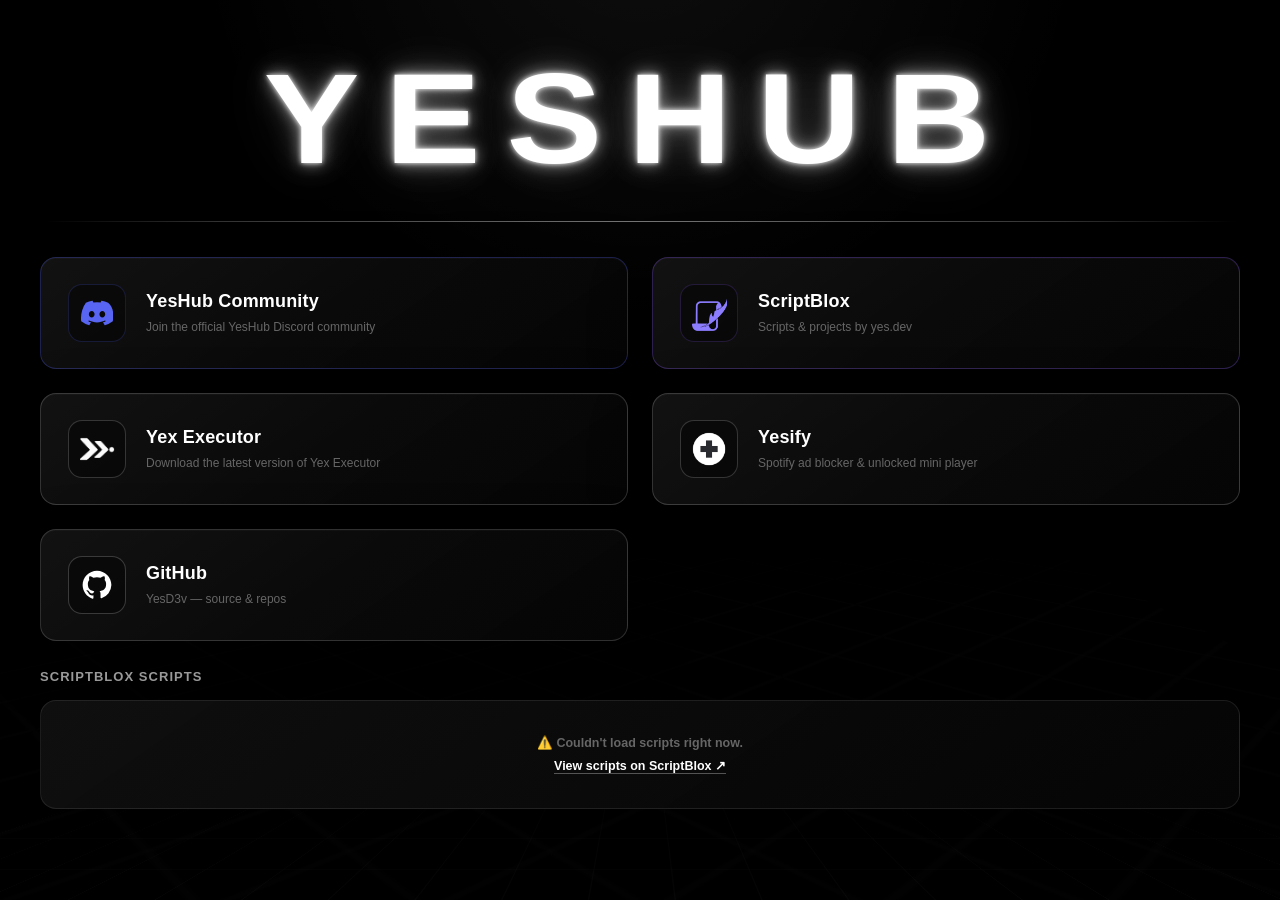
==== index.html @ b25652aa "Add /yesify download page, release zip, and YesHub card" ====
<!DOCTYPE html>
<html lang="en">
<head>
    <meta charset="UTF-8">
    <meta name="viewport" content="width=device-width, initial-scale=1.0">

    <title>YesHub</title>

    <link rel="icon" type="image/png" href="/assets/YesHub.png">
    <link rel="shortcut icon" type="image/png" href="/assets/YesHub.png">

    <!-- Discord / OG embed -->
    <meta property="og:type"         content="website">
    <meta property="og:url"          content="https://yesd3v.github.io">
    <meta property="og:title"        content="YesHub">
    <meta property="og:description"  content="Scripts, tools &amp; executors by yes.dev">
    <meta property="og:image"        content="https://yesd3v.github.io/assets/YesHub.png">
    <meta property="og:image:width"  content="512">
    <meta property="og:image:height" content="512">

    <!-- Twitter card -->
    <meta name="twitter:card"        content="summary">
    <meta name="twitter:title"       content="YesHub">
    <meta name="twitter:description" content="Scripts, tools &amp; executors by yes.dev">
    <meta name="twitter:image"       content="https://yesd3v.github.io/assets/YesHub.png">

    <meta name="description" content="Scripts, tools &amp; executors by yes.dev">

    <style>
        * {
            margin: 0;
            padding: 0;
            box-sizing: border-box;
        }

        :root {
            --discord: #5865F2;
            --scriptblox: #8b5cf6;
            --bg: #000;
            --panel: #080808;
            --border: rgba(255, 255, 255, 0.09);
        }

        html {
            width: 100%;
            scroll-behavior: smooth;
            overflow-y: scroll;
            scrollbar-width: none;
        }

        html::-webkit-scrollbar {
            display: none;
        }

        body {
            width: 100%;
            min-height: 100vh;
            background: #000;
            color: #fff;
            font-family: Arial, Helvetica, sans-serif;
            overflow-x: hidden;
        }

        body::before {
            content: "";
            position: fixed;
            inset: 0;
            z-index: -3;
            background:
                radial-gradient(
                    circle at 50% -10%,
                    rgba(255, 255, 255, 0.055),
                    transparent 38%
                ),
                #000;
        }

        body::after {
            content: "";
            position: fixed;
            inset: 0;
            z-index: -2;
            pointer-events: none;
            opacity: 0.38;
            background:
                linear-gradient(
                    135deg,
                    transparent 47%,
                    rgba(255,255,255,.025) 49%,
                    transparent 51%
                ),
                linear-gradient(
                    45deg,
                    transparent 47%,
                    rgba(255,255,255,.018) 49%,
                    transparent 51%
                );
            background-size: 130px 130px;
            transform: perspective(800px) rotateX(55deg) scale(1.7);
            transform-origin: center bottom;
        }

        .floor {
            position: fixed;
            left: -10%;
            right: -10%;
            bottom: -35%;
            height: 75%;
            z-index: -1;
            opacity: 0.34;
            pointer-events: none;
            transform: perspective(500px) rotateX(62deg);
            background:
                linear-gradient(rgba(255,255,255,.105) 1px, transparent 1px),
                linear-gradient(90deg, rgba(255,255,255,.105) 1px, transparent 1px);
            background-size: 80px 80px;
            mask-image: linear-gradient(to top, #000, transparent);
            -webkit-mask-image: linear-gradient(to top, #000, transparent);
        }

        #custom-scrollbar {
            position: fixed;
            right: 5px;
            top: 8px;
            width: 5px;
            height: calc(100% - 16px);
            z-index: 9999;
            pointer-events: none;
        }

        #custom-scrollbar-thumb {
            position: absolute;
            left: 0;
            right: 0;
            border-radius: 999px;
            background: rgba(255,255,255,.13);
            opacity: 0;
            transition: opacity .3s ease;
            min-height: 28px;
        }

        #custom-scrollbar.scrolling #custom-scrollbar-thumb {
            opacity: 1;
        }

        .container {
            width: min(1200px, calc(100% - 48px));
            min-height: 100vh;
            margin: auto;
            padding: 55px 0 60px;
        }

        .brand {
            text-align: center;
            user-select: none;
        }

        .brand h1 {
            display: inline-block;
            font-size: clamp(3.5rem, 10vw, 8rem);
            line-height: 1;
            font-weight: 900;
            letter-spacing: .18em;
            transform: scaleX(1.12);
            transform-origin: center;
            color: #fff;
            text-shadow:
                0 0 5px rgba(255,255,255,.95),
                0 0 14px rgba(255,255,255,.55),
                0 0 30px rgba(255,255,255,.28),
                0 0 60px rgba(255,255,255,.12);
        }

        .divider {
            width: 100%;
            height: 1px;
            margin-top: 38px;
            background: linear-gradient(
                90deg,
                transparent,
                rgba(255,255,255,.20) 15%,
                rgba(255,255,255,.45) 50%,
                rgba(255,255,255,.20) 85%,
                transparent
            );
            box-shadow: 0 0 15px rgba(255,255,255,.07);
        }

        /* ── Community Cards ─────────────────────────────────────── */

        .community-links {
            margin-top: 35px;
            display: grid;
            grid-template-columns: repeat(2, minmax(0, 1fr));
            gap: 24px;
        }

        .community-card {
            min-height: 112px;
            display: flex;
            align-items: center;
            gap: 20px;
            padding: 25px 27px;
            color: #fff;
            text-decoration: none;
            background:
                linear-gradient(
                    145deg,
                    rgba(255,255,255,.045),
                    rgba(255,255,255,.012) 50%,
                    rgba(0,0,0,.35)
                ),
                #070707;
            border-radius: 16px;
            box-shadow:
                inset 0 1px rgba(255,255,255,.025),
                0 20px 60px rgba(0,0,0,.4);
            transition:
                border-color .25s ease,
                transform .25s ease,
                box-shadow .25s ease,
                background .25s ease;
        }

        .community-card:hover {
            transform: translateY(-3px);
        }

        .community-card.discord-card {
            border: 1px solid rgba(88, 101, 242, .30);
        }

        .community-card.discord-card:hover {
            border-color: rgba(88, 101, 242, .65);
            background:
                linear-gradient(
                    145deg,
                    rgba(88,101,242,.075),
                    rgba(255,255,255,.012) 50%,
                    rgba(0,0,0,.35)
                ),
                #070707;
            box-shadow:
                inset 0 1px rgba(255,255,255,.035),
                0 0 20px rgba(88,101,242,.10),
                0 25px 70px rgba(0,0,0,.5);
        }

        .community-card.scriptblox-card {
            border: 1px solid rgba(139, 92, 246, .30);
        }

        .community-card.scriptblox-card:hover {
            border-color: rgba(139, 92, 246, .65);
            background:
                linear-gradient(
                    145deg,
                    rgba(139,92,246,.075),
                    rgba(255,255,255,.012) 50%,
                    rgba(0,0,0,.35)
                ),
                #070707;
            box-shadow:
                inset 0 1px rgba(255,255,255,.035),
                0 0 20px rgba(139,92,246,.10),
                0 25px 70px rgba(0,0,0,.5);
        }

        .community-card.github-card {
            border: 1px solid rgba(255, 255, 255, .16);
        }

        .community-card.github-card:hover {
            border-color: rgba(255, 255, 255, .35);
            background:
                linear-gradient(
                    145deg,
                    rgba(255,255,255,.075),
                    rgba(255,255,255,.012) 50%,
                    rgba(0,0,0,.35)
                ),
                #070707;
            box-shadow:
                inset 0 1px rgba(255,255,255,.035),
                0 0 20px rgba(255,255,255,.09),
                0 25px 70px rgba(0,0,0,.5);
        }

        /* Yex & Yesify cards — white accent to match clean branding */
        .community-card.yex-card,
        .community-card.yesify-card {
            border: 1px solid rgba(255, 255, 255, .18);
        }

        .community-card.yex-card:hover,
        .community-card.yesify-card:hover {
            border-color: rgba(255, 255, 255, .42);
            background:
                linear-gradient(
                    145deg,
                    rgba(255,255,255,.08),
                    rgba(255,255,255,.012) 50%,
                    rgba(0,0,0,.35)
                ),
                #070707;
            box-shadow:
                inset 0 1px rgba(255,255,255,.05),
                0 0 22px rgba(255,255,255,.08),
                0 25px 70px rgba(0,0,0,.5);
        }

        .community-icon {
            flex-shrink: 0;
            width: 58px;
            height: 58px;
            display: flex;
            align-items: center;
            justify-content: center;
            border-radius: 14px;
            background: rgba(0,0,0,.38);
        }

        .discord-card .community-icon {
            color: var(--discord);
            border: 1px solid rgba(88,101,242,.20);
        }

        .discord-card .community-icon svg {
            width: 32px;
            height: 32px;
            fill: currentColor;
        }

        .scriptblox-card .community-icon {
            border: 1px solid rgba(139,92,246,.20);
        }

        .scriptblox-card .community-icon img {
            width: 35px;
            height: 35px;
            object-fit: contain;
        }

        .github-card .community-icon {
            border: 1px solid rgba(255,255,255,.20);
        }

        .github-card .community-icon svg {
            width: 30px;
            height: 30px;
            fill: #fff;
        }

        .yex-card .community-icon,
        .yesify-card .community-icon {
            border: 1px solid rgba(255,255,255,.18);
        }

        .yex-card .community-icon img,
        .yesify-card .community-icon img {
            width: 36px;
            height: 36px;
            object-fit: contain;
        }

        .community-info {
            display: flex;
            flex-direction: column;
            gap: 6px;
            min-width: 0;
        }

        .community-title {
            font-size: 18px;
            font-weight: 800;
            letter-spacing: .01em;
        }

        .community-subtitle {
            color: #666;
            font-size: 12px;
            line-height: 1.5;
        }

        /* ── Action row (GitHub only now) ────────────────────────── */

        .action-links {
            margin-top: 28px;
            display: grid;
            grid-template-columns: minmax(0, 1fr);
            gap: 24px;
            align-items: stretch;
        }

        /* ── ScriptBlox Scripts ───────────────────────────────────── */

        .scriptblox-scripts {
            margin-top: 28px;
        }

        .section-header {
            display: flex;
            align-items: center;
            margin-bottom: 16px;
        }

        .section-title {
            font-size: 13px;
            font-weight: 800;
            letter-spacing: .08em;
            text-transform: uppercase;
            color: #999;
        }

        .scripts-grid {
            display: grid;
            grid-template-columns: repeat(3, minmax(0, 1fr));
            gap: 20px;
        }

        .scripts-status {
            grid-column: 1 / -1;
            display: flex;
            flex-direction: column;
            align-items: center;
            gap: 8px;
            padding: 34px 20px;
            text-align: center;
            color: #666;
            font-size: 12.5px;
            font-weight: 600;
            background:
                linear-gradient(145deg, rgba(255,255,255,.03), rgba(0,0,0,.35)),
                #070707;
            border: 1px solid var(--border);
            border-radius: 16px;
        }

        .scripts-status a {
            color: #fff;
            font-weight: 700;
            text-decoration: none;
            border-bottom: 1px solid rgba(255,255,255,.3);
        }

        .scripts-status a:hover {
            border-color: rgba(255,255,255,.7);
        }

        .script-card {
            display: flex;
            flex-direction: column;
            overflow: hidden;
            color: #fff;
            text-decoration: none;
            background:
                linear-gradient(
                    145deg,
                    rgba(255,255,255,.035),
                    rgba(255,255,255,.008) 45%,
                    rgba(0,0,0,.4)
                ),
                #070707;
            border: 1px solid var(--border);
            border-radius: 16px;
            box-shadow:
                inset 0 1px rgba(255,255,255,.025),
                0 20px 60px rgba(0,0,0,.35);
            transition:
                border-color .25s ease,
                transform .25s ease,
                box-shadow .25s ease;
        }

        .script-card:hover {
            transform: translateY(-3px);
            border-color: rgba(139,92,246,.5);
            box-shadow:
                inset 0 1px rgba(255,255,255,.04),
                0 0 20px rgba(139,92,246,.12),
                0 25px 70px rgba(0,0,0,.5);
        }

        .script-thumb {
            position: relative;
            width: 100%;
            aspect-ratio: 16 / 9;
            background: linear-gradient(145deg, #0c0c0c, #060606);
            border-bottom: 1px solid rgba(255,255,255,.06);
            overflow: hidden;
        }

        .script-thumb img {
            width: 100%;
            height: 100%;
            object-fit: cover;
            display: block;
        }

        .script-body {
            padding: 16px 18px 18px;
            display: flex;
            flex-direction: column;
            gap: 6px;
        }

        .script-title {
            font-size: 14px;
            font-weight: 800;
            letter-spacing: .01em;
            line-height: 1.35;
            overflow: hidden;
            text-overflow: ellipsis;
            display: -webkit-box;
            -webkit-line-clamp: 2;
            -webkit-box-orient: vertical;
        }

        .script-game {
            color: #888;
            font-size: 11.5px;
            font-weight: 600;
        }

        .script-stats {
            display: flex;
            align-items: center;
            gap: 12px;
            margin-top: 2px;
            color: #666;
            font-size: 11px;
            font-weight: 600;
        }

        .script-badges {
            display: flex;
            flex-wrap: wrap;
            gap: 6px;
            margin-top: 4px;
        }

        .script-badge {
            padding: 3px 8px;
            border-radius: 999px;
            background: rgba(139,92,246,.12);
            border: 1px solid rgba(139,92,246,.30);
            color: #c4b5fd;
            font-size: 10px;
            font-weight: 700;
            letter-spacing: .02em;
        }

        .script-badge.patched {
            background: rgba(239,68,68,.12);
            border-color: rgba(239,68,68,.35);
            color: #fca5a5;
        }

        /* ── Mobile ───────────────────────────────────────────────── */

        @media (max-width: 800px) {
            #custom-scrollbar { display: none; }

            .community-links {
                grid-template-columns: 1fr;
            }

            .action-links {
                grid-template-columns: 1fr;
            }

            .scripts-grid {
                grid-template-columns: repeat(2, minmax(0, 1fr));
            }
        }

        @media (max-width: 600px) {
            .container {
                width: calc(100% - 28px);
                padding-top: 35px;
            }

            .brand h1 {
                letter-spacing: .1em;
                transform: scaleX(1.05);
            }

            .divider { margin-top: 25px; }

            .community-links {
                margin-top: 28px;
                gap: 16px;
            }

            .community-card {
                min-height: 0;
                padding: 18px;
                gap: 14px;
            }

            .community-icon {
                width: 48px;
                height: 48px;
                border-radius: 12px;
            }

            .discord-card .community-icon svg { width: 26px; height: 26px; }
            .scriptblox-card .community-icon img { width: 29px; height: 29px; }
            .github-card .community-icon svg { width: 24px; height: 24px; }
            .yex-card .community-icon img,
            .yesify-card .community-icon img { width: 30px; height: 30px; }

            .community-title { font-size: 15px; }
            .community-subtitle { font-size: 11px; }

            .action-links {
                margin-top: 22px;
                gap: 16px;
            }

            .scriptblox-scripts { margin-top: 22px; }

            .scripts-grid {
                grid-template-columns: 1fr;
                gap: 16px;
            }

            .script-card {
                flex-direction: row;
                align-items: stretch;
            }

            .script-thumb {
                width: 110px;
                min-width: 110px;
                aspect-ratio: unset;
                border-bottom: none;
                border-right: 1px solid rgba(255,255,255,.06);
            }

            .script-body {
                padding: 12px 14px;
                gap: 4px;
            }

            .script-title {
                font-size: 13px;
                -webkit-line-clamp: 3;
            }
        }

        @media (max-width: 380px) {
            .script-thumb {
                width: 90px;
                min-width: 90px;
            }
        }
    </style>
</head>

<body>

    <div id="custom-scrollbar">
        <div id="custom-scrollbar-thumb"></div>
    </div>

    <div class="floor"></div>

    <main class="container">

        <header class="brand">
            <h1>YESHUB</h1>
        </header>

        <div class="divider"></div>

        <!-- Community + Yex row -->

        <section class="community-links">

            <!-- Discord -->
            <a
                class="community-card discord-card"
                href="https://discord.gg/P2DFbPX3Qh"
                target="_blank"
                rel="noopener noreferrer"
            >
                <div class="community-icon">
                    <svg viewBox="0 0 24 24">
                        <path d="M20.317 4.37a19.791 19.791 0 0 0-4.885-1.515.074.074 0 0 0-.079.037c-.211.375-.444.864-.608 1.25a18.27 18.27 0 0 0-5.487 0 12.64 12.64 0 0 0-.617-1.25.077.077 0 0 0-.079-.037A19.736 19.736 0 0 0 3.677 4.37a.07.07 0 0 0-.032.027C.533 9.046-.32 13.58.099 18.057a.082.082 0 0 0 .031.057 19.95 19.95 0 0 0 5.993 3.03.078.078 0 0 0 .084-.027c.461-.63.873-1.295 1.226-1.994a.076.076 0 0 0-.041-.106 13.17 13.17 0 0 1-1.872-.892.077.077 0 0 1-.008-.128c.126-.094.252-.192.372-.291a.074.074 0 0 1 .077-.01c3.928 1.794 8.18 1.794 12.061 0a.074.074 0 0 1 .078.009c.12.099.246.198.373.292a.077.077 0 0 1-.006.127c-.598.345-1.22.64-1.873.893a.077.077 0 0 0-.04.107c.36.698.771 1.362 1.225 1.993a.076.076 0 0 0 .084.028 19.91 19.91 0 0 0 6.002-3.03.077.077 0 0 0 .032-.054c.5-5.177.838-9.674-3.549-13.66a.061.061 0 0 0-.032-.029ZM8.02 15.33c-1.183 0-2.157-1.086-2.157-2.419 0-1.333.956-2.42 2.157-2.42 1.21 0 2.166 1.097 2.157 2.42 0 1.333-.956 2.419-2.157 2.419Zm7.974 0c-1.183 0-2.157-1.086-2.157-2.419 0-1.333.956-2.42 2.157-2.42 1.21 0 2.166 1.097 2.157 2.42 0 1.333-.956 2.419-2.157 2.419Z"/>
                    </svg>
                </div>
                <div class="community-info">
                    <div class="community-title">YesHub Community</div>
                    <div class="community-subtitle">Join the official YesHub Discord community</div>
                </div>
            </a>

            <!-- ScriptBlox -->
            <a
                class="community-card scriptblox-card"
                href="https://scriptblox.com/u/YesDev"
                target="_blank"
                rel="noopener noreferrer"
            >
                <div class="community-icon">
                    <img src="./assets/ScriptBlox.png" alt="ScriptBlox">
                </div>
                <div class="community-info">
                    <div class="community-title">ScriptBlox</div>
                    <div class="community-subtitle">Scripts &amp; projects by yes.dev</div>
                </div>
            </a>

            <!-- Yex Executor -->
            <a
                class="community-card yex-card"
                href="/yex"
            >
                <div class="community-icon">
                    <img src="./assets/Yex.png" alt="Yex Executor">
                </div>
                <div class="community-info">
                    <div class="community-title">Yex Executor</div>
                    <div class="community-subtitle">Download the latest version of Yex Executor</div>
                </div>
            </a>

            <!-- Yesify Extension -->
            <a
                class="community-card yesify-card"
                href="/yesify"
            >
                <div class="community-icon">
                    <img src="./assets/Yesify.png" alt="Yesify">
                </div>
                <div class="community-info">
                    <div class="community-title">Yesify</div>
                    <div class="community-subtitle">Spotify ad blocker &amp; unlocked mini player</div>
                </div>
            </a>

            <!-- GitHub -->
            <a
                class="community-card github-card"
                href="https://github.com/yesd3v"
                target="_blank"
                rel="noopener noreferrer"
            >
                <div class="community-icon">
                    <svg viewBox="0 0 24 24">
                        <path d="M12 .5C5.65.5.5 5.65.5 12c0 5.08 3.29 9.39 7.86 10.91.57.1.78-.25.78-.55v-2.16c-3.2.7-3.87-1.54-3.87-1.54-.52-1.33-1.28-1.69-1.28-1.69-1.04-.71.08-.7.08-.7 1.15.08 1.76 1.18 1.76 1.18 1.02 1.75 2.68 1.25 3.34.95.1-.74.4-1.25.73-1.54-2.55-.29-5.23-1.28-5.23-5.69 0-1.26.45-2.29 1.18-3.1-.12-.29-.51-1.47.11-3.06 0 0 .96-.31 3.15 1.18a10.9 10.9 0 0 1 5.74 0c2.19-1.49 3.15-1.18 3.15-1.18.62 1.59.23 2.77.11 3.06.73.81 1.18 1.84 1.18 3.1 0 4.42-2.69 5.39-5.25 5.68.41.35.78 1.04.78 2.1v3.11c0 .3.21.66.79.55A11.51 11.51 0 0 0 23.5 12C23.5 5.65 18.35.5 12 .5z"/>
                    </svg>
                </div>
                <div class="community-info">
                    <div class="community-title">GitHub</div>
                    <div class="community-subtitle">YesD3v — source &amp; repos</div>
                </div>
            </a>

        </section>

        <!-- ScriptBlox Scripts -->

        <section class="scriptblox-scripts">

            <div class="section-header">
                <div class="section-title">ScriptBlox Scripts</div>
            </div>

            <div class="scripts-grid" id="scriptsGrid">
                <div class="scripts-status" id="scriptsStatus">Loading scripts…</div>
            </div>

        </section>

    </main>

    <script>
        // ── Custom scrollbar ────────────────────────────────────────
        (function () {
            var bar   = document.getElementById("custom-scrollbar");
            var thumb = document.getElementById("custom-scrollbar-thumb");
            var scrollingTimer = null;

            function updateThumb() {
                var scrollTop    = window.scrollY || document.documentElement.scrollTop;
                var scrollHeight = document.documentElement.scrollHeight;
                var clientHeight = document.documentElement.clientHeight;
                var trackHeight  = bar.offsetHeight;

                if (scrollHeight <= clientHeight) {
                    bar.style.display = "none";
                    return;
                }

                bar.style.display = "";

                var thumbHeight = Math.max(28, (clientHeight / scrollHeight) * trackHeight);
                var maxTop      = trackHeight - thumbHeight;
                var thumbTop    = (scrollTop / (scrollHeight - clientHeight)) * maxTop;

                thumb.style.height = thumbHeight + "px";
                thumb.style.top    = thumbTop + "px";
            }

            window.addEventListener("scroll", function () {
                updateThumb();
                bar.classList.add("scrolling");
                clearTimeout(scrollingTimer);
                scrollingTimer = setTimeout(function () {
                    bar.classList.remove("scrolling");
                }, 600);
            }, { passive: true });

            window.addEventListener("resize", updateThumb, { passive: true });
            updateThumb();
        })();

        // ── ScriptBlox scripts ──────────────────────────────────────

        const SCRIPTBLOX_OWNER = "YesDev";
        const SCRIPTBLOX_PROFILE_URL = "https://scriptblox.com/u/YesDev";
        const SCRIPTBLOX_API_URL =
            "https://scriptblox.com/api/script/fetch?owner=" +
            encodeURIComponent(SCRIPTBLOX_OWNER) +
            "&max=20&sortBy=createdAt&order=desc";

        function formatCompactNumber(n) {
            if (typeof n !== "number" || isNaN(n)) return "0";
            return new Intl.NumberFormat("en", { notation: "compact", maximumFractionDigits: 1 }).format(n);
        }

        function timeAgo(dateStr) {
            const date = new Date(dateStr);
            if (isNaN(date.getTime())) return "";
            const seconds = Math.floor((Date.now() - date.getTime()) / 1000);
            const units = [
                ["year", 31536000], ["month", 2592000], ["week", 604800],
                ["day", 86400], ["hour", 3600], ["minute", 60],
            ];
            for (const [name, secs] of units) {
                const count = Math.floor(seconds / secs);
                if (count >= 1) return count + " " + name + (count > 1 ? "s" : "") + " ago";
            }
            return "just now";
        }

        function resolveImage(path, fallback) {
            const src = path || fallback;
            if (!src) return "";
            if (/^https?:\/\//i.test(src)) return src;
            return "https://scriptblox.com" + (src.startsWith("/") ? "" : "/") + src;
        }

        function escapeHTML(str) {
            const div = document.createElement("div");
            div.textContent = str == null ? "" : String(str);
            return div.innerHTML;
        }

        function renderScriptCard(script) {
            const title    = escapeHTML(script.title || "Untitled script");
            const gameName = escapeHTML((script.game && script.game.name) || "Universal");
            const thumb    = resolveImage(script.image, script.game && script.game.imageUrl);
            const url      = "https://scriptblox.com/script/" + encodeURIComponent(script.slug || "");
            const views    = formatCompactNumber(script.views || 0);
            const created  = script.createdAt ? timeAgo(script.createdAt) : "";

            const badges = [];
            if (script.verified)    badges.push({ label: "Verified", cls: "" });
            if (script.isUniversal) badges.push({ label: "Universal", cls: "" });
            if (script.key)         badges.push({ label: "Key System", cls: "" });
            if (script.isPatched)   badges.push({ label: "Patched", cls: "patched" });

            return (
                '<a class="script-card" href="' + url + '" target="_blank" rel="noopener noreferrer">' +
                    '<div class="script-thumb">' +
                        (thumb ? '<img src="' + thumb + '" alt="" loading="lazy" onerror="this.remove()">' : "") +
                    "</div>" +
                    '<div class="script-body">' +
                        '<div class="script-title">' + title + "</div>" +
                        '<div class="script-game">' + gameName + "</div>" +
                        '<div class="script-stats">' +
                            '<span>👁 ' + views + " views</span>" +
                            (created ? '<span>' + created + "</span>" : "") +
                        "</div>" +
                        (badges.length
                            ? '<div class="script-badges">' +
                              badges.map(b => '<span class="script-badge ' + b.cls + '">' + b.label + "</span>").join("") +
                              "</div>"
                            : "") +
                    "</div>" +
                "</a>"
            );
        }

        async function loadScriptBloxScripts() {
            const grid = document.getElementById("scriptsGrid");
            const controller = new AbortController();
            const timeoutId = setTimeout(() => controller.abort(), 10000);

            try {
                const res = await fetch(SCRIPTBLOX_API_URL, { signal: controller.signal });
                clearTimeout(timeoutId);

                if (res.status === 429) throw new Error("rate-limited");
                if (!res.ok) throw new Error("http-" + res.status);

                const data = await res.json();
                if (data && data.message) throw new Error(data.message);

                const scripts = (data && data.result && data.result.scripts) || [];

                if (!scripts.length) {
                    grid.innerHTML = '<div class="scripts-status">No scripts found on this account yet.</div>';
                    return;
                }

                grid.innerHTML = scripts.map(renderScriptCard).join("");
            } catch (err) {
                clearTimeout(timeoutId);

                const isRateLimited = (err && err.message === "rate-limited") || /rate/i.test((err && err.message) || "");
                const isAbort = err && err.name === "AbortError";

                const message = isRateLimited || isAbort
                    ? "ScriptBlox is rate-limiting requests right now."
                    : "Couldn't load scripts right now.";

                grid.innerHTML =
                    '<div class="scripts-status">⚠️ ' + message + "<br>" +
                    '<a href="' + SCRIPTBLOX_PROFILE_URL + '" target="_blank" rel="noopener noreferrer">View scripts on ScriptBlox ↗</a>' +
                    "</div>";
            }
        }

        loadScriptBloxScripts();
    </script>

</body>
</html>
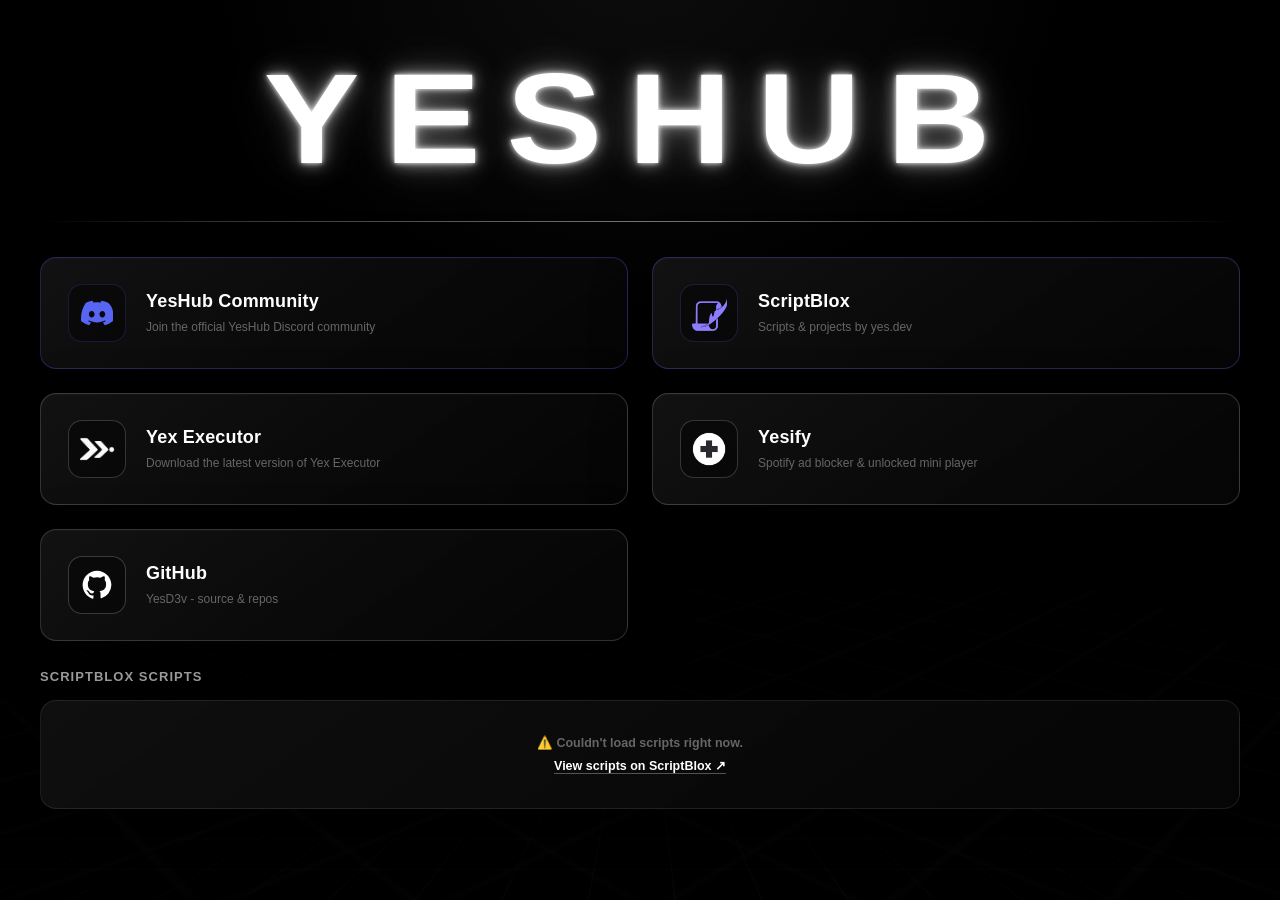
==== commit 1bdf7c9a: "Replace em dashes with standard hyphens across site" ====
--- a/index.html
+++ b/index.html
@@ -286,7 +286,7 @@
                 0 25px 70px rgba(0,0,0,.5);
         }
 
-        /* Yex & Yesify cards — white accent to match clean branding */
+        /* Yex & Yesify cards - white accent to match clean branding */
         .community-card.yex-card,
         .community-card.yesify-card {
             border: 1px solid rgba(255, 255, 255, .18);
@@ -754,7 +754,7 @@
                 </div>
                 <div class="community-info">
                     <div class="community-title">GitHub</div>
-                    <div class="community-subtitle">YesD3v — source &amp; repos</div>
+                    <div class="community-subtitle">YesD3v - source &amp; repos</div>
                 </div>
             </a>
 
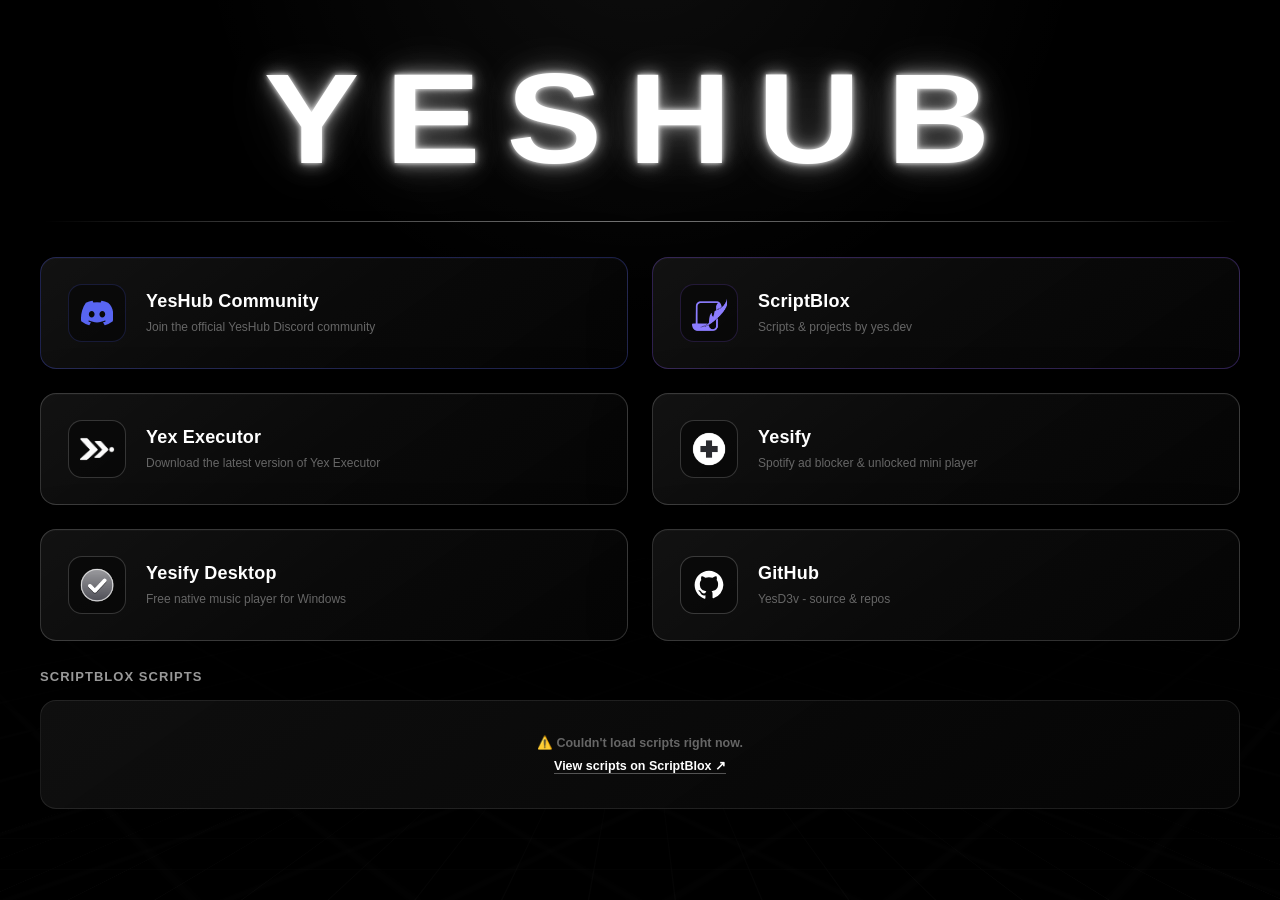
==== commit a0237a1b: "Add Yesify Desktop card to the homepage Co-Authored-By: Claude Opus 5.5 <noreply@anthropic.com> Clau" ====
--- a/index.html
+++ b/index.html
@@ -740,6 +740,20 @@
                 </div>
             </a>
 
+            <!-- Yesify Desktop -->
+            <a
+                class="community-card yesify-card"
+                href="/yesify-desktop"
+            >
+                <div class="community-icon">
+                    <img src="./assets/Yesify-Desktop.png" alt="Yesify Desktop">
+                </div>
+                <div class="community-info">
+                    <div class="community-title">Yesify Desktop</div>
+                    <div class="community-subtitle">Free native music player for Windows</div>
+                </div>
+            </a>
+
             <!-- GitHub -->
             <a
                 class="community-card github-card"
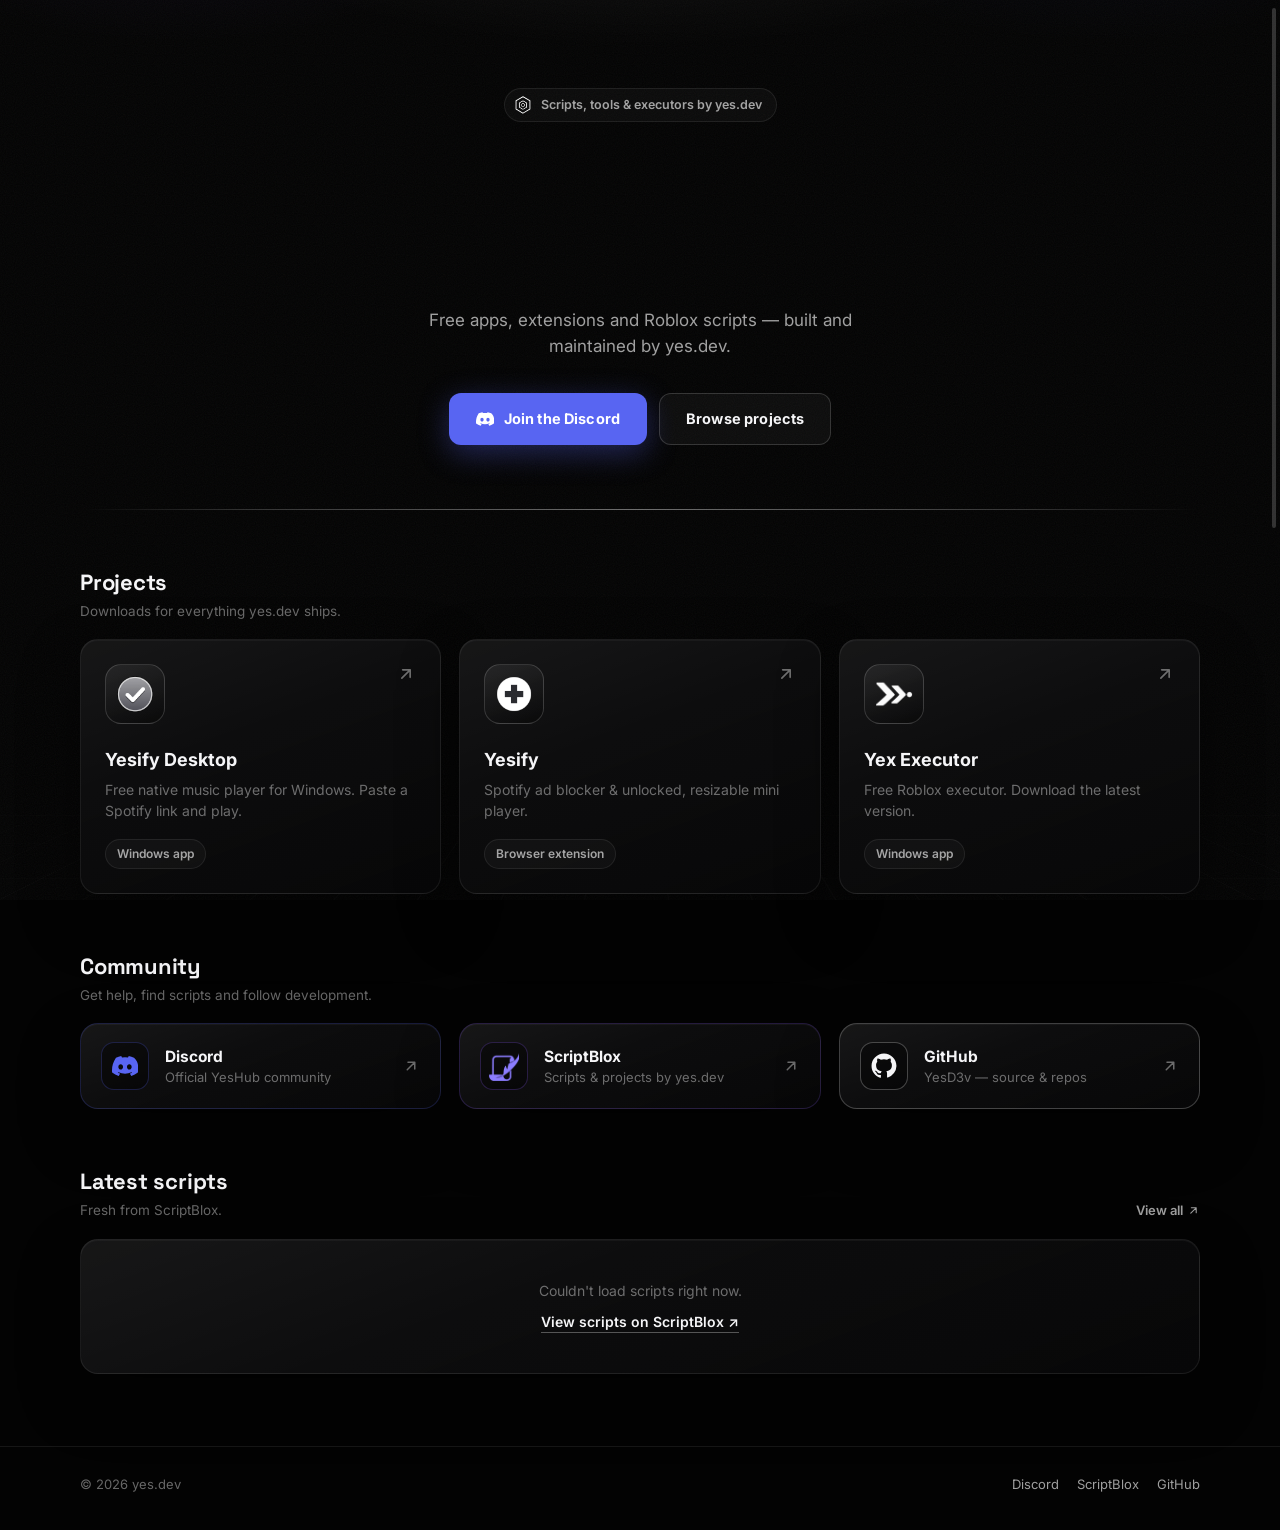
==== commit 22cdfd9d: "Redesign site pages with shared styles Polish the home page and the Yesify, Yesify Desktop and Yex p" ====
--- a/index.html
+++ b/index.html
@@ -3,6 +3,7 @@
 <head>
     <meta charset="UTF-8">
     <meta name="viewport" content="width=device-width, initial-scale=1.0">
+    <meta name="theme-color" content="#030303">
 
     <title>YesHub</title>
 
@@ -26,396 +27,315 @@
 
     <meta name="description" content="Scripts, tools &amp; executors by yes.dev">
 
+    <link rel="preconnect" href="https://fonts.googleapis.com">
+    <link rel="preconnect" href="https://fonts.gstatic.com" crossorigin>
+    <link rel="stylesheet" href="https://fonts.googleapis.com/css2?family=Inter:wght@400;500;600;700;800&family=Space+Grotesk:wght@500;700&family=JetBrains+Mono:wght@500&display=swap">
+    <link rel="stylesheet" href="/assets/site.css">
+
     <style>
-        * {
-            margin: 0;
-            padding: 0;
-            box-sizing: border-box;
-        }
-
-        :root {
-            --discord: #5865F2;
-            --scriptblox: #8b5cf6;
-            --bg: #000;
-            --panel: #080808;
-            --border: rgba(255, 255, 255, 0.09);
-        }
-
-        html {
-            width: 100%;
-            scroll-behavior: smooth;
-            overflow-y: scroll;
-            scrollbar-width: none;
-        }
-
-        html::-webkit-scrollbar {
-            display: none;
-        }
-
-        body {
-            width: 100%;
-            min-height: 100vh;
-            background: #000;
+        /* ── Hero ────────────────────────────────────────────────── */
+
+        .hero {
+            padding: 88px 0 64px;
+            text-align: center;
+            user-select: none;
+        }
+
+        .hero-badge {
+            display: inline-flex;
+            align-items: center;
+            gap: 8px;
+            padding: 6px 14px 6px 8px;
+            font-size: 12.5px;
+            font-weight: 600;
+            color: var(--text-2);
+            border: 1px solid var(--border);
+            border-radius: 999px;
+            background: rgba(255,255,255,.03);
+        }
+
+        .hero-badge img {
+            width: 20px;
+            height: 20px;
+            border-radius: 6px;
+        }
+
+        .hero h1 {
+            margin-top: 28px;
+            font-family: var(--font-display);
+            font-size: clamp(3.4rem, 11vw, 8.5rem);
+            line-height: 1;
+            font-weight: 700;
+            letter-spacing: .16em;
+            padding-left: .16em;
+            transform: scaleX(1.08);
             color: #fff;
-            font-family: Arial, Helvetica, sans-serif;
-            overflow-x: hidden;
-        }
-
-        body::before {
+            text-shadow:
+                0 0 5px rgba(255,255,255,.9),
+                0 0 16px rgba(255,255,255,.5),
+                0 0 36px rgba(255,255,255,.25),
+                0 0 80px rgba(255,255,255,.12);
+            animation: flicker 7s linear infinite;
+        }
+
+        @keyframes flicker {
+            0%, 92%, 96%, 100% { opacity: 1; }
+            93%                { opacity: .82; }
+            95%                { opacity: .94; }
+        }
+
+        .hero p {
+            margin: 22px auto 0;
+            max-width: 460px;
+            font-size: 17px;
+            color: var(--text-2);
+        }
+
+        .hero-actions {
+            margin-top: 34px;
+            display: flex;
+            flex-wrap: wrap;
+            justify-content: center;
+            gap: 12px;
+        }
+
+        .btn-discord {
+            color: #fff;
+            background: var(--discord);
+            box-shadow: 0 8px 30px rgba(88,101,242,.35);
+        }
+
+        .btn-discord:hover {
+            background: #4752e0;
+            box-shadow: 0 10px 40px rgba(88,101,242,.5);
+        }
+
+        .divider {
+            height: 1px;
+            background: linear-gradient(90deg, transparent, rgba(255,255,255,.18) 15%, rgba(255,255,255,.42) 50%, rgba(255,255,255,.18) 85%, transparent);
+            box-shadow: 0 0 15px rgba(255,255,255,.07);
+        }
+
+        /* ── Section header with link ────────────────────────────── */
+
+        .home-section {
+            margin-top: 56px;
+        }
+
+        .section-head {
+            display: flex;
+            align-items: flex-end;
+            justify-content: space-between;
+            gap: 16px;
+            margin-bottom: 18px;
+        }
+
+        .section-head h2 {
+            font-family: var(--font-display);
+            font-size: 22px;
+            font-weight: 700;
+            letter-spacing: -.01em;
+        }
+
+        .section-head p {
+            margin-top: 2px;
+            font-size: 13.5px;
+            color: var(--text-3);
+        }
+
+        .section-link {
+            display: inline-flex;
+            align-items: center;
+            gap: 4px;
+            flex-shrink: 0;
+            font-size: 13px;
+            font-weight: 600;
+            color: var(--text-2);
+            text-decoration: none;
+            transition: color .2s ease;
+        }
+
+        .section-link:hover { color: var(--text); }
+
+        /* ── Product cards ───────────────────────────────────────── */
+
+        .products {
+            display: grid;
+            grid-template-columns: repeat(3, minmax(0, 1fr));
+            gap: 18px;
+        }
+
+        .product-card {
+            display: flex;
+            flex-direction: column;
+            padding: 24px;
+            color: var(--text);
+            text-decoration: none;
+            overflow: hidden;
+            transition:
+                transform .3s var(--ease),
+                border-color .3s ease,
+                box-shadow .3s ease;
+        }
+
+        .product-card::before {
             content: "";
-            position: fixed;
+            position: absolute;
             inset: 0;
-            z-index: -3;
-            background:
-                radial-gradient(
-                    circle at 50% -10%,
-                    rgba(255, 255, 255, 0.055),
-                    transparent 38%
-                ),
-                #000;
-        }
-
-        body::after {
-            content: "";
-            position: fixed;
-            inset: 0;
-            z-index: -2;
-            pointer-events: none;
-            opacity: 0.38;
-            background:
-                linear-gradient(
-                    135deg,
-                    transparent 47%,
-                    rgba(255,255,255,.025) 49%,
-                    transparent 51%
-                ),
-                linear-gradient(
-                    45deg,
-                    transparent 47%,
-                    rgba(255,255,255,.018) 49%,
-                    transparent 51%
-                );
-            background-size: 130px 130px;
-            transform: perspective(800px) rotateX(55deg) scale(1.7);
-            transform-origin: center bottom;
-        }
-
-        .floor {
-            position: fixed;
-            left: -10%;
-            right: -10%;
-            bottom: -35%;
-            height: 75%;
-            z-index: -1;
-            opacity: 0.34;
-            pointer-events: none;
-            transform: perspective(500px) rotateX(62deg);
-            background:
-                linear-gradient(rgba(255,255,255,.105) 1px, transparent 1px),
-                linear-gradient(90deg, rgba(255,255,255,.105) 1px, transparent 1px);
-            background-size: 80px 80px;
-            mask-image: linear-gradient(to top, #000, transparent);
-            -webkit-mask-image: linear-gradient(to top, #000, transparent);
-        }
-
-        #custom-scrollbar {
-            position: fixed;
-            right: 5px;
-            top: 8px;
-            width: 5px;
-            height: calc(100% - 16px);
-            z-index: 9999;
-            pointer-events: none;
-        }
-
-        #custom-scrollbar-thumb {
-            position: absolute;
-            left: 0;
-            right: 0;
-            border-radius: 999px;
-            background: rgba(255,255,255,.13);
+            border-radius: inherit;
+            background: radial-gradient(400px circle at var(--mx, 50%) var(--my, 0%), rgba(255,255,255,.07), transparent 45%);
             opacity: 0;
             transition: opacity .3s ease;
-            min-height: 28px;
-        }
-
-        #custom-scrollbar.scrolling #custom-scrollbar-thumb {
-            opacity: 1;
-        }
-
-        .container {
-            width: min(1200px, calc(100% - 48px));
-            min-height: 100vh;
-            margin: auto;
-            padding: 55px 0 60px;
-        }
-
-        .brand {
-            text-align: center;
-            user-select: none;
-        }
-
-        .brand h1 {
-            display: inline-block;
-            font-size: clamp(3.5rem, 10vw, 8rem);
-            line-height: 1;
-            font-weight: 900;
-            letter-spacing: .18em;
-            transform: scaleX(1.12);
-            transform-origin: center;
-            color: #fff;
-            text-shadow:
-                0 0 5px rgba(255,255,255,.95),
-                0 0 14px rgba(255,255,255,.55),
-                0 0 30px rgba(255,255,255,.28),
-                0 0 60px rgba(255,255,255,.12);
-        }
-
-        .divider {
-            width: 100%;
-            height: 1px;
-            margin-top: 38px;
-            background: linear-gradient(
-                90deg,
-                transparent,
-                rgba(255,255,255,.20) 15%,
-                rgba(255,255,255,.45) 50%,
-                rgba(255,255,255,.20) 85%,
-                transparent
-            );
-            box-shadow: 0 0 15px rgba(255,255,255,.07);
-        }
-
-        /* ── Community Cards ─────────────────────────────────────── */
-
-        .community-links {
-            margin-top: 35px;
+            pointer-events: none;
+        }
+
+        .product-card:hover {
+            transform: translateY(-4px);
+            border-color: rgba(255,255,255,.24);
+            box-shadow:
+                inset 0 1px rgba(255,255,255,.06),
+                0 0 30px rgba(255,255,255,.05),
+                0 30px 70px rgba(0,0,0,.55);
+        }
+
+        .product-card:hover::before { opacity: 1; }
+
+        .product-card-top {
+            display: flex;
+            align-items: flex-start;
+            justify-content: space-between;
+        }
+
+        .product-card-icon {
+            width: 60px;
+            height: 60px;
             display: grid;
-            grid-template-columns: repeat(2, minmax(0, 1fr));
-            gap: 24px;
+            place-items: center;
+            border-radius: 16px;
+            background: linear-gradient(160deg, rgba(255,255,255,.08), rgba(0,0,0,.4));
+            border: 1px solid var(--border-strong);
+        }
+
+        .product-card-icon img {
+            width: 38px;
+            height: 38px;
+            object-fit: contain;
+        }
+
+        .product-card-arrow {
+            font-size: 20px;
+            color: var(--text-3);
+            transition: transform .3s var(--ease), color .3s ease;
+        }
+
+        .product-card:hover .product-card-arrow {
+            color: var(--text);
+            transform: translate(3px, -3px);
+        }
+
+        .product-card h3 {
+            margin-top: 22px;
+            font-size: 18px;
+            font-weight: 700;
+        }
+
+        .product-card p {
+            margin-top: 6px;
+            flex: 1;
+            font-size: 14px;
+            color: var(--text-3);
+        }
+
+        .product-card .chip {
+            align-self: flex-start;
+            margin-top: 18px;
+        }
+
+        /* ── Community cards ─────────────────────────────────────── */
+
+        .community {
+            display: grid;
+            grid-template-columns: repeat(3, minmax(0, 1fr));
+            gap: 18px;
         }
 
         .community-card {
-            min-height: 112px;
+            --c: 255,255,255;
             display: flex;
             align-items: center;
-            gap: 20px;
-            padding: 25px 27px;
-            color: #fff;
+            gap: 16px;
+            padding: 18px 20px;
+            color: var(--text);
             text-decoration: none;
-            background:
-                linear-gradient(
-                    145deg,
-                    rgba(255,255,255,.045),
-                    rgba(255,255,255,.012) 50%,
-                    rgba(0,0,0,.35)
-                ),
-                #070707;
-            border-radius: 16px;
-            box-shadow:
-                inset 0 1px rgba(255,255,255,.025),
-                0 20px 60px rgba(0,0,0,.4);
+            border-color: rgba(var(--c), .22);
             transition:
-                border-color .25s ease,
-                transform .25s ease,
-                box-shadow .25s ease,
-                background .25s ease;
+                transform .3s var(--ease),
+                border-color .3s ease,
+                box-shadow .3s ease,
+                background .3s ease;
         }
 
         .community-card:hover {
             transform: translateY(-3px);
-        }
-
-        .community-card.discord-card {
-            border: 1px solid rgba(88, 101, 242, .30);
-        }
-
-        .community-card.discord-card:hover {
-            border-color: rgba(88, 101, 242, .65);
+            border-color: rgba(var(--c), .6);
             background:
-                linear-gradient(
-                    145deg,
-                    rgba(88,101,242,.075),
-                    rgba(255,255,255,.012) 50%,
-                    rgba(0,0,0,.35)
-                ),
-                #070707;
-            box-shadow:
-                inset 0 1px rgba(255,255,255,.035),
-                0 0 20px rgba(88,101,242,.10),
-                0 25px 70px rgba(0,0,0,.5);
-        }
-
-        .community-card.scriptblox-card {
-            border: 1px solid rgba(139, 92, 246, .30);
-        }
-
-        .community-card.scriptblox-card:hover {
-            border-color: rgba(139, 92, 246, .65);
-            background:
-                linear-gradient(
-                    145deg,
-                    rgba(139,92,246,.075),
-                    rgba(255,255,255,.012) 50%,
-                    rgba(0,0,0,.35)
-                ),
-                #070707;
-            box-shadow:
-                inset 0 1px rgba(255,255,255,.035),
-                0 0 20px rgba(139,92,246,.10),
-                0 25px 70px rgba(0,0,0,.5);
-        }
-
-        .community-card.github-card {
-            border: 1px solid rgba(255, 255, 255, .16);
-        }
-
-        .community-card.github-card:hover {
-            border-color: rgba(255, 255, 255, .35);
-            background:
-                linear-gradient(
-                    145deg,
-                    rgba(255,255,255,.075),
-                    rgba(255,255,255,.012) 50%,
-                    rgba(0,0,0,.35)
-                ),
-                #070707;
-            box-shadow:
-                inset 0 1px rgba(255,255,255,.035),
-                0 0 20px rgba(255,255,255,.09),
-                0 25px 70px rgba(0,0,0,.5);
-        }
-
-        /* Yex & Yesify cards - white accent to match clean branding */
-        .community-card.yex-card,
-        .community-card.yesify-card {
-            border: 1px solid rgba(255, 255, 255, .18);
-        }
-
-        .community-card.yex-card:hover,
-        .community-card.yesify-card:hover {
-            border-color: rgba(255, 255, 255, .42);
-            background:
-                linear-gradient(
-                    145deg,
-                    rgba(255,255,255,.08),
-                    rgba(255,255,255,.012) 50%,
-                    rgba(0,0,0,.35)
-                ),
-                #070707;
+                linear-gradient(160deg, rgba(var(--c), .09), rgba(255,255,255,.01) 50%, rgba(0,0,0,.3)),
+                var(--panel);
             box-shadow:
                 inset 0 1px rgba(255,255,255,.05),
-                0 0 22px rgba(255,255,255,.08),
-                0 25px 70px rgba(0,0,0,.5);
-        }
+                0 0 26px rgba(var(--c), .12),
+                0 26px 60px rgba(0,0,0,.5);
+        }
+
+        .community-card.discord    { --c: 88,101,242; }
+        .community-card.scriptblox { --c: 139,92,246; }
 
         .community-icon {
+            width: 48px;
+            height: 48px;
             flex-shrink: 0;
-            width: 58px;
-            height: 58px;
-            display: flex;
-            align-items: center;
-            justify-content: center;
-            border-radius: 14px;
-            background: rgba(0,0,0,.38);
-        }
-
-        .discord-card .community-icon {
-            color: var(--discord);
-            border: 1px solid rgba(88,101,242,.20);
-        }
-
-        .discord-card .community-icon svg {
-            width: 32px;
-            height: 32px;
-            fill: currentColor;
-        }
-
-        .scriptblox-card .community-icon {
-            border: 1px solid rgba(139,92,246,.20);
-        }
-
-        .scriptblox-card .community-icon img {
-            width: 35px;
-            height: 35px;
-            object-fit: contain;
-        }
-
-        .github-card .community-icon {
-            border: 1px solid rgba(255,255,255,.20);
-        }
-
-        .github-card .community-icon svg {
+            display: grid;
+            place-items: center;
+            border-radius: 13px;
+            background: rgba(0,0,0,.4);
+            border: 1px solid rgba(var(--c), .25);
+            font-size: 26px;
+        }
+
+        .discord .community-icon { color: var(--discord); }
+
+        .community-icon img {
             width: 30px;
             height: 30px;
-            fill: #fff;
-        }
-
-        .yex-card .community-icon,
-        .yesify-card .community-icon {
-            border: 1px solid rgba(255,255,255,.18);
-        }
-
-        .yex-card .community-icon img,
-        .yesify-card .community-icon img {
-            width: 36px;
-            height: 36px;
             object-fit: contain;
         }
 
-        .community-info {
-            display: flex;
-            flex-direction: column;
-            gap: 6px;
-            min-width: 0;
-        }
-
         .community-title {
+            font-size: 15.5px;
+            font-weight: 700;
+        }
+
+        .community-subtitle {
+            font-size: 13px;
+            color: var(--text-3);
+        }
+
+        .community-card .product-card-arrow {
+            margin-left: auto;
             font-size: 18px;
-            font-weight: 800;
-            letter-spacing: .01em;
-        }
-
-        .community-subtitle {
-            color: #666;
-            font-size: 12px;
-            line-height: 1.5;
-        }
-
-        /* ── Action row (GitHub only now) ────────────────────────── */
-
-        .action-links {
-            margin-top: 28px;
-            display: grid;
-            grid-template-columns: minmax(0, 1fr);
-            gap: 24px;
-            align-items: stretch;
-        }
-
-        /* ── ScriptBlox Scripts ───────────────────────────────────── */
-
-        .scriptblox-scripts {
-            margin-top: 28px;
-        }
-
-        .section-header {
-            display: flex;
-            align-items: center;
-            margin-bottom: 16px;
-        }
-
-        .section-title {
-            font-size: 13px;
-            font-weight: 800;
-            letter-spacing: .08em;
-            text-transform: uppercase;
-            color: #999;
-        }
+        }
+
+        .community-card:hover .product-card-arrow {
+            color: var(--text);
+            transform: translate(3px, -3px);
+        }
+
+        /* ── ScriptBlox scripts ──────────────────────────────────── */
 
         .scripts-grid {
             display: grid;
             grid-template-columns: repeat(3, minmax(0, 1fr));
-            gap: 20px;
+            gap: 18px;
         }
 
         .scripts-status {
@@ -423,70 +343,48 @@
             display: flex;
             flex-direction: column;
             align-items: center;
-            gap: 8px;
-            padding: 34px 20px;
+            gap: 10px;
+            padding: 40px 20px;
             text-align: center;
-            color: #666;
-            font-size: 12.5px;
+            font-size: 14px;
+            color: var(--text-3);
+        }
+
+        .scripts-status a {
+            color: var(--text);
             font-weight: 600;
-            background:
-                linear-gradient(145deg, rgba(255,255,255,.03), rgba(0,0,0,.35)),
-                #070707;
-            border: 1px solid var(--border);
-            border-radius: 16px;
-        }
-
-        .scripts-status a {
-            color: #fff;
-            font-weight: 700;
             text-decoration: none;
             border-bottom: 1px solid rgba(255,255,255,.3);
         }
 
-        .scripts-status a:hover {
-            border-color: rgba(255,255,255,.7);
-        }
+        .scripts-status a:hover { border-color: rgba(255,255,255,.7); }
 
         .script-card {
             display: flex;
             flex-direction: column;
             overflow: hidden;
-            color: #fff;
+            color: var(--text);
             text-decoration: none;
-            background:
-                linear-gradient(
-                    145deg,
-                    rgba(255,255,255,.035),
-                    rgba(255,255,255,.008) 45%,
-                    rgba(0,0,0,.4)
-                ),
-                #070707;
-            border: 1px solid var(--border);
-            border-radius: 16px;
-            box-shadow:
-                inset 0 1px rgba(255,255,255,.025),
-                0 20px 60px rgba(0,0,0,.35);
             transition:
-                border-color .25s ease,
-                transform .25s ease,
-                box-shadow .25s ease;
+                transform .3s var(--ease),
+                border-color .3s ease,
+                box-shadow .3s ease;
         }
 
         .script-card:hover {
-            transform: translateY(-3px);
+            transform: translateY(-4px);
             border-color: rgba(139,92,246,.5);
             box-shadow:
-                inset 0 1px rgba(255,255,255,.04),
-                0 0 20px rgba(139,92,246,.12),
-                0 25px 70px rgba(0,0,0,.5);
+                inset 0 1px rgba(255,255,255,.05),
+                0 0 26px rgba(139,92,246,.14),
+                0 30px 70px rgba(0,0,0,.55);
         }
 
         .script-thumb {
             position: relative;
-            width: 100%;
             aspect-ratio: 16 / 9;
-            background: linear-gradient(145deg, #0c0c0c, #060606);
-            border-bottom: 1px solid rgba(255,255,255,.06);
+            background: linear-gradient(145deg, #111, #060606);
+            border-bottom: 1px solid var(--border);
             overflow: hidden;
         }
 
@@ -494,60 +392,82 @@
             width: 100%;
             height: 100%;
             object-fit: cover;
-            display: block;
+            transition: transform .5s var(--ease);
+        }
+
+        .script-card:hover .script-thumb img { transform: scale(1.05); }
+
+        .script-thumb::after {
+            content: "";
+            position: absolute;
+            inset: 0;
+            background: linear-gradient(to top, rgba(0,0,0,.45), transparent 50%);
+        }
+
+        .script-views {
+            position: absolute;
+            right: 10px;
+            bottom: 10px;
+            z-index: 1;
+            display: inline-flex;
+            align-items: center;
+            gap: 5px;
+            padding: 4px 9px;
+            font-size: 11.5px;
+            font-weight: 700;
+            border-radius: 999px;
+            background: rgba(0,0,0,.6);
+            backdrop-filter: blur(6px);
+            -webkit-backdrop-filter: blur(6px);
+            border: 1px solid rgba(255,255,255,.12);
         }
 
         .script-body {
-            padding: 16px 18px 18px;
+            flex: 1;
             display: flex;
             flex-direction: column;
-            gap: 6px;
+            gap: 4px;
+            padding: 16px 18px 18px;
         }
 
         .script-title {
-            font-size: 14px;
-            font-weight: 800;
-            letter-spacing: .01em;
+            font-size: 15px;
+            font-weight: 700;
             line-height: 1.35;
             overflow: hidden;
-            text-overflow: ellipsis;
             display: -webkit-box;
             -webkit-line-clamp: 2;
             -webkit-box-orient: vertical;
         }
 
         .script-game {
-            color: #888;
-            font-size: 11.5px;
-            font-weight: 600;
-        }
-
-        .script-stats {
-            display: flex;
-            align-items: center;
-            gap: 12px;
-            margin-top: 2px;
-            color: #666;
-            font-size: 11px;
-            font-weight: 600;
-        }
-
-        .script-badges {
+            font-size: 13px;
+            color: var(--text-2);
+        }
+
+        .script-foot {
+            margin-top: auto;
+            padding-top: 10px;
             display: flex;
             flex-wrap: wrap;
+            align-items: center;
             gap: 6px;
-            margin-top: 4px;
+        }
+
+        .script-time {
+            margin-right: auto;
+            font-size: 12px;
+            color: var(--text-3);
         }
 
         .script-badge {
             padding: 3px 8px;
             border-radius: 999px;
             background: rgba(139,92,246,.12);
-            border: 1px solid rgba(139,92,246,.30);
+            border: 1px solid rgba(139,92,246,.3);
             color: #c4b5fd;
-            font-size: 10px;
+            font-size: 10.5px;
             font-weight: 700;
-            letter-spacing: .02em;
         }
 
         .script-badge.patched {
@@ -556,103 +476,115 @@
             color: #fca5a5;
         }
 
-        /* ── Mobile ───────────────────────────────────────────────── */
-
-        @media (max-width: 800px) {
-            #custom-scrollbar { display: none; }
-
-            .community-links {
-                grid-template-columns: 1fr;
-            }
-
-            .action-links {
-                grid-template-columns: 1fr;
-            }
-
-            .scripts-grid {
-                grid-template-columns: repeat(2, minmax(0, 1fr));
-            }
+        /* Skeletons */
+
+        .skeleton .script-thumb,
+        .skeleton .sk-line {
+            background: linear-gradient(90deg, rgba(255,255,255,.03) 25%, rgba(255,255,255,.07) 50%, rgba(255,255,255,.03) 75%);
+            background-size: 200% 100%;
+            animation: shimmer 1.4s linear infinite;
+        }
+
+        .skeleton .script-thumb::after { display: none; }
+
+        .sk-line {
+            height: 12px;
+            border-radius: 6px;
+        }
+
+        @keyframes shimmer {
+            from { background-position: 200% 0; }
+            to   { background-position: -200% 0; }
+        }
+
+        /* ── Responsive ──────────────────────────────────────────── */
+
+        @media (max-width: 900px) {
+            .products,
+            .community { grid-template-columns: 1fr; }
+
+            .product-card {
+                flex-direction: row;
+                align-items: center;
+                gap: 18px;
+                padding: 18px;
+            }
+
+            .product-card-top { display: contents; }
+
+            .product-card-icon { flex-shrink: 0; }
+
+            .product-card-body { order: 1; flex: 1; min-width: 0; }
+
+            .product-card-arrow { order: 2; }
+
+            .product-card h3 { margin-top: 0; }
+
+            .product-card p { font-size: 13.5px; }
+
+            .product-card .chip { margin-top: 10px; }
+
+            .scripts-grid { grid-template-columns: repeat(2, minmax(0, 1fr)); }
         }
 
         @media (max-width: 600px) {
-            .container {
-                width: calc(100% - 28px);
-                padding-top: 35px;
-            }
-
-            .brand h1 {
+            .hero { padding: 56px 0 44px; }
+
+            .hero h1 {
                 letter-spacing: .1em;
-                transform: scaleX(1.05);
-            }
-
-            .divider { margin-top: 25px; }
-
-            .community-links {
-                margin-top: 28px;
-                gap: 16px;
-            }
-
-            .community-card {
-                min-height: 0;
-                padding: 18px;
-                gap: 14px;
-            }
-
-            .community-icon {
-                width: 48px;
-                height: 48px;
-                border-radius: 12px;
-            }
-
-            .discord-card .community-icon svg { width: 26px; height: 26px; }
-            .scriptblox-card .community-icon img { width: 29px; height: 29px; }
-            .github-card .community-icon svg { width: 24px; height: 24px; }
-            .yex-card .community-icon img,
-            .yesify-card .community-icon img { width: 30px; height: 30px; }
-
-            .community-title { font-size: 15px; }
-            .community-subtitle { font-size: 11px; }
-
-            .action-links {
-                margin-top: 22px;
-                gap: 16px;
-            }
-
-            .scriptblox-scripts { margin-top: 22px; }
+                padding-left: .1em;
+                transform: scaleX(1.04);
+            }
+
+            .hero p { font-size: 15.5px; }
+
+            .hero-actions .btn {
+                flex: 1 1 150px;
+                padding-inline: 16px;
+            }
+
+            .home-section { margin-top: 44px; }
+
+            .product-card-icon {
+                width: 52px;
+                height: 52px;
+                border-radius: 14px;
+            }
+
+            .product-card-icon img {
+                width: 32px;
+                height: 32px;
+            }
 
             .scripts-grid {
                 grid-template-columns: 1fr;
-                gap: 16px;
-            }
-
-            .script-card {
-                flex-direction: row;
-                align-items: stretch;
-            }
+                gap: 14px;
+            }
+
+            .script-card { flex-direction: row; }
 
             .script-thumb {
-                width: 110px;
-                min-width: 110px;
-                aspect-ratio: unset;
+                width: 120px;
+                min-width: 120px;
+                aspect-ratio: auto;
                 border-bottom: none;
-                border-right: 1px solid rgba(255,255,255,.06);
-            }
-
-            .script-body {
-                padding: 12px 14px;
-                gap: 4px;
-            }
+                border-right: 1px solid var(--border);
+            }
+
+            .script-views { display: none; }
+
+            .script-body { padding: 12px 14px; }
 
             .script-title {
-                font-size: 13px;
-                -webkit-line-clamp: 3;
+                font-size: 14px;
+                -webkit-line-clamp: 2;
             }
         }
 
         @media (max-width: 380px) {
             .script-thumb {
-                width: 90px;
-                min-width: 90px;
+                width: 92px;
+                min-width: 92px;
             }
         }
     </style>
@@ -660,176 +592,179 @@
 
 <body>
 
-    <div id="custom-scrollbar">
+    <div class="bg" aria-hidden="true">
+        <div class="bg-grid"></div>
+        <div class="bg-noise"></div>
+    </div>
+
+    <div id="custom-scrollbar" aria-hidden="true">
         <div id="custom-scrollbar-thumb"></div>
     </div>
 
-    <div class="floor"></div>
-
-    <main class="container">
-
-        <header class="brand">
-            <h1>YESHUB</h1>
+    <!-- Icon sprite -->
+    <svg width="0" height="0" style="position:absolute" aria-hidden="true">
+        <symbol id="i-discord" viewBox="0 0 24 24"><path d="M20.317 4.37a19.791 19.791 0 0 0-4.885-1.515.074.074 0 0 0-.079.037c-.211.375-.444.864-.608 1.25a18.27 18.27 0 0 0-5.487 0 12.64 12.64 0 0 0-.617-1.25.077.077 0 0 0-.079-.037A19.736 19.736 0 0 0 3.677 4.37a.07.07 0 0 0-.032.027C.533 9.046-.32 13.58.099 18.057a.082.082 0 0 0 .031.057 19.95 19.95 0 0 0 5.993 3.03.078.078 0 0 0 .084-.027c.461-.63.873-1.295 1.226-1.994a.076.076 0 0 0-.041-.106 13.17 13.17 0 0 1-1.872-.892.077.077 0 0 1-.008-.128c.126-.094.252-.192.372-.291a.074.074 0 0 1 .077-.01c3.928 1.794 8.18 1.794 12.061 0a.074.074 0 0 1 .078.009c.12.099.246.198.373.292a.077.077 0 0 1-.006.127c-.598.345-1.22.64-1.873.893a.077.077 0 0 0-.04.107c.36.698.771 1.362 1.225 1.993a.076.076 0 0 0 .084.028 19.91 19.91 0 0 0 6.002-3.03.077.077 0 0 0 .032-.054c.5-5.177.838-9.674-3.549-13.66a.061.061 0 0 0-.032-.029ZM8.02 15.33c-1.183 0-2.157-1.086-2.157-2.419 0-1.333.956-2.42 2.157-2.42 1.21 0 2.166 1.097 2.157 2.42 0 1.333-.956 2.419-2.157 2.419Zm7.974 0c-1.183 0-2.157-1.086-2.157-2.419 0-1.333.956-2.42 2.157-2.42 1.21 0 2.166 1.097 2.157 2.42 0 1.333-.956 2.419-2.157 2.419Z"/></symbol>
+        <symbol id="i-github" viewBox="0 0 24 24"><path d="M12 .5C5.65.5.5 5.65.5 12c0 5.08 3.29 9.39 7.86 10.91.57.1.78-.25.78-.55v-2.16c-3.2.7-3.87-1.54-3.87-1.54-.52-1.33-1.28-1.69-1.28-1.69-1.04-.71.08-.7.08-.7 1.15.08 1.76 1.18 1.76 1.18 1.02 1.75 2.68 1.25 3.34.95.1-.74.4-1.25.73-1.54-2.55-.29-5.23-1.28-5.23-5.69 0-1.26.45-2.29 1.18-3.1-.12-.29-.51-1.47.11-3.06 0 0 .96-.31 3.15 1.18a10.9 10.9 0 0 1 5.74 0c2.19-1.49 3.15-1.18 3.15-1.18.62 1.59.23 2.77.11 3.06.73.81 1.18 1.84 1.18 3.1 0 4.42-2.69 5.39-5.25 5.68.41.35.78 1.04.78 2.1v3.11c0 .3.21.66.79.55A11.51 11.51 0 0 0 23.5 12C23.5 5.65 18.35.5 12 .5z"/></symbol>
+        <symbol id="i-arrow" viewBox="0 0 24 24"><path d="M7 17 17 7M8 7h9v9" fill="none" stroke="currentColor" stroke-width="2" stroke-linecap="round" stroke-linejoin="round"/></symbol>
+        <symbol id="i-eye" viewBox="0 0 24 24"><path d="M2 12s3.5-7 10-7 10 7 10 7-3.5 7-10 7S2 12 2 12Z" fill="none" stroke="currentColor" stroke-width="2"/><circle cx="12" cy="12" r="3" fill="none" stroke="currentColor" stroke-width="2"/></symbol>
+    </svg>
+
+    <main class="wrap" style="flex:1">
+
+        <!-- Hero -->
+        <header class="hero">
+            <div class="hero-badge reveal" style="--i:0">
+                <img src="/assets/YesHub.png" alt="">
+                Scripts, tools &amp; executors by yes.dev
+            </div>
+
+            <h1 class="reveal" style="--i:1">YESHUB</h1>
+
+            <p class="reveal" style="--i:2">Free apps, extensions and Roblox scripts &mdash; built and maintained by yes.dev.</p>
+
+            <div class="hero-actions reveal" style="--i:3">
+                <a class="btn btn-discord" href="https://discord.gg/P2DFbPX3Qh" target="_blank" rel="noopener noreferrer">
+                    <svg class="icon icon-fill"><use href="#i-discord"/></svg>
+                    Join the Discord
+                </a>
+                <a class="btn btn-ghost" href="#projects">
+                    Browse projects
+                </a>
+            </div>
         </header>
 
         <div class="divider"></div>
 
-        <!-- Community + Yex row -->
-
-        <section class="community-links">
-
-            <!-- Discord -->
-            <a
-                class="community-card discord-card"
-                href="https://discord.gg/P2DFbPX3Qh"
-                target="_blank"
-                rel="noopener noreferrer"
-            >
-                <div class="community-icon">
-                    <svg viewBox="0 0 24 24">
-                        <path d="M20.317 4.37a19.791 19.791 0 0 0-4.885-1.515.074.074 0 0 0-.079.037c-.211.375-.444.864-.608 1.25a18.27 18.27 0 0 0-5.487 0 12.64 12.64 0 0 0-.617-1.25.077.077 0 0 0-.079-.037A19.736 19.736 0 0 0 3.677 4.37a.07.07 0 0 0-.032.027C.533 9.046-.32 13.58.099 18.057a.082.082 0 0 0 .031.057 19.95 19.95 0 0 0 5.993 3.03.078.078 0 0 0 .084-.027c.461-.63.873-1.295 1.226-1.994a.076.076 0 0 0-.041-.106 13.17 13.17 0 0 1-1.872-.892.077.077 0 0 1-.008-.128c.126-.094.252-.192.372-.291a.074.074 0 0 1 .077-.01c3.928 1.794 8.18 1.794 12.061 0a.074.074 0 0 1 .078.009c.12.099.246.198.373.292a.077.077 0 0 1-.006.127c-.598.345-1.22.64-1.873.893a.077.077 0 0 0-.04.107c.36.698.771 1.362 1.225 1.993a.076.076 0 0 0 .084.028 19.91 19.91 0 0 0 6.002-3.03.077.077 0 0 0 .032-.054c.5-5.177.838-9.674-3.549-13.66a.061.061 0 0 0-.032-.029ZM8.02 15.33c-1.183 0-2.157-1.086-2.157-2.419 0-1.333.956-2.42 2.157-2.42 1.21 0 2.166 1.097 2.157 2.42 0 1.333-.956 2.419-2.157 2.419Zm7.974 0c-1.183 0-2.157-1.086-2.157-2.419 0-1.333.956-2.42 2.157-2.42 1.21 0 2.166 1.097 2.157 2.42 0 1.333-.956 2.419-2.157 2.419Z"/>
-                    </svg>
+        <!-- Projects -->
+        <section class="home-section" id="projects">
+            <div class="section-head reveal" style="--i:4">
+                <div>
+                    <h2>Projects</h2>
+                    <p>Downloads for everything yes.dev ships.</p>
                 </div>
-                <div class="community-info">
-                    <div class="community-title">YesHub Community</div>
-                    <div class="community-subtitle">Join the official YesHub Discord community</div>
+            </div>
+
+            <div class="products">
+
+                <a class="panel product-card reveal" style="--i:5" href="/yesify-desktop">
+                    <div class="product-card-top">
+                        <div class="product-card-icon"><img src="/assets/Yesify-Desktop.png" alt=""></div>
+                        <svg class="icon product-card-arrow"><use href="#i-arrow"/></svg>
+                    </div>
+                    <div class="product-card-body">
+                        <h3>Yesify Desktop</h3>
+                        <p>Free native music player for Windows. Paste a Spotify link and play.</p>
+                        <span class="chip">Windows app</span>
+                    </div>
+                </a>
+
+                <a class="panel product-card reveal" style="--i:6" href="/yesify">
+                    <div class="product-card-top">
+                        <div class="product-card-icon"><img src="/assets/Yesify.png" alt=""></div>
+                        <svg class="icon product-card-arrow"><use href="#i-arrow"/></svg>
+                    </div>
+                    <div class="product-card-body">
+                        <h3>Yesify</h3>
+                        <p>Spotify ad blocker &amp; unlocked, resizable mini player.</p>
+                        <span class="chip">Browser extension</span>
+                    </div>
+                </a>
+
+                <a class="panel product-card reveal" style="--i:7" href="/yex">
+                    <div class="product-card-top">
+                        <div class="product-card-icon"><img src="/assets/Yex.png" alt=""></div>
+                        <svg class="icon product-card-arrow"><use href="#i-arrow"/></svg>
+                    </div>
+                    <div class="product-card-body">
+                        <h3>Yex Executor</h3>
+                        <p>Free Roblox executor. Download the latest version.</p>
+                        <span class="chip">Windows app</span>
+                    </div>
+                </a>
+
+            </div>
+        </section>
+
+        <!-- Community -->
+        <section class="home-section" id="community">
+            <div class="section-head">
+                <div>
+                    <h2>Community</h2>
+                    <p>Get help, find scripts and follow development.</p>
                 </div>
-            </a>
-
-            <!-- ScriptBlox -->
-            <a
-                class="community-card scriptblox-card"
-                href="https://scriptblox.com/u/YesDev"
-                target="_blank"
-                rel="noopener noreferrer"
-            >
-                <div class="community-icon">
-                    <img src="./assets/ScriptBlox.png" alt="ScriptBlox">
+            </div>
+
+            <div class="community">
+
+                <a class="panel community-card discord" href="https://discord.gg/P2DFbPX3Qh" target="_blank" rel="noopener noreferrer">
+                    <div class="community-icon"><svg class="icon icon-fill"><use href="#i-discord"/></svg></div>
+                    <div>
+                        <div class="community-title">Discord</div>
+                        <div class="community-subtitle">Official YesHub community</div>
+                    </div>
+                    <svg class="icon product-card-arrow"><use href="#i-arrow"/></svg>
+                </a>
+
+                <a class="panel community-card scriptblox" href="https://scriptblox.com/u/YesDev" target="_blank" rel="noopener noreferrer">
+                    <div class="community-icon"><img src="/assets/ScriptBlox.png" alt=""></div>
+                    <div>
+                        <div class="community-title">ScriptBlox</div>
+                        <div class="community-subtitle">Scripts &amp; projects by yes.dev</div>
+                    </div>
+                    <svg class="icon product-card-arrow"><use href="#i-arrow"/></svg>
+                </a>
+
+                <a class="panel community-card" href="https://github.com/yesd3v" target="_blank" rel="noopener noreferrer">
+                    <div class="community-icon"><svg class="icon icon-fill"><use href="#i-github"/></svg></div>
+                    <div>
+                        <div class="community-title">GitHub</div>
+                        <div class="community-subtitle">YesD3v &mdash; source &amp; repos</div>
+                    </div>
+                    <svg class="icon product-card-arrow"><use href="#i-arrow"/></svg>
+                </a>
+
+            </div>
+        </section>
+
+        <!-- ScriptBlox Scripts -->
+        <section class="home-section" id="scripts" style="margin-bottom:72px">
+            <div class="section-head">
+                <div>
+                    <h2>Latest scripts</h2>
+                    <p>Fresh from ScriptBlox.</p>
                 </div>
-                <div class="community-info">
-                    <div class="community-title">ScriptBlox</div>
-                    <div class="community-subtitle">Scripts &amp; projects by yes.dev</div>
-                </div>
-            </a>
-
-            <!-- Yex Executor -->
-            <a
-                class="community-card yex-card"
-                href="/yex"
-            >
-                <div class="community-icon">
-                    <img src="./assets/Yex.png" alt="Yex Executor">
-                </div>
-                <div class="community-info">
-                    <div class="community-title">Yex Executor</div>
-                    <div class="community-subtitle">Download the latest version of Yex Executor</div>
-                </div>
-            </a>
-
-            <!-- Yesify Extension -->
-            <a
-                class="community-card yesify-card"
-                href="/yesify"
-            >
-                <div class="community-icon">
-                    <img src="./assets/Yesify.png" alt="Yesify">
-                </div>
-                <div class="community-info">
-                    <div class="community-title">Yesify</div>
-                    <div class="community-subtitle">Spotify ad blocker &amp; unlocked mini player</div>
-                </div>
-            </a>
-
-            <!-- Yesify Desktop -->
-            <a
-                class="community-card yesify-card"
-                href="/yesify-desktop"
-            >
-                <div class="community-icon">
-                    <img src="./assets/Yesify-Desktop.png" alt="Yesify Desktop">
-                </div>
-                <div class="community-info">
-                    <div class="community-title">Yesify Desktop</div>
-                    <div class="community-subtitle">Free native music player for Windows</div>
-                </div>
-            </a>
-
-            <!-- GitHub -->
-            <a
-                class="community-card github-card"
-                href="https://github.com/yesd3v"
-                target="_blank"
-                rel="noopener noreferrer"
-            >
-                <div class="community-icon">
-                    <svg viewBox="0 0 24 24">
-                        <path d="M12 .5C5.65.5.5 5.65.5 12c0 5.08 3.29 9.39 7.86 10.91.57.1.78-.25.78-.55v-2.16c-3.2.7-3.87-1.54-3.87-1.54-.52-1.33-1.28-1.69-1.28-1.69-1.04-.71.08-.7.08-.7 1.15.08 1.76 1.18 1.76 1.18 1.02 1.75 2.68 1.25 3.34.95.1-.74.4-1.25.73-1.54-2.55-.29-5.23-1.28-5.23-5.69 0-1.26.45-2.29 1.18-3.1-.12-.29-.51-1.47.11-3.06 0 0 .96-.31 3.15 1.18a10.9 10.9 0 0 1 5.74 0c2.19-1.49 3.15-1.18 3.15-1.18.62 1.59.23 2.77.11 3.06.73.81 1.18 1.84 1.18 3.1 0 4.42-2.69 5.39-5.25 5.68.41.35.78 1.04.78 2.1v3.11c0 .3.21.66.79.55A11.51 11.51 0 0 0 23.5 12C23.5 5.65 18.35.5 12 .5z"/>
-                    </svg>
-                </div>
-                <div class="community-info">
-                    <div class="community-title">GitHub</div>
-                    <div class="community-subtitle">YesD3v - source &amp; repos</div>
-                </div>
-            </a>
-
+                <a class="section-link" href="https://scriptblox.com/u/YesDev" target="_blank" rel="noopener noreferrer">
+                    View all
+                    <svg class="icon"><use href="#i-arrow"/></svg>
+                </a>
+            </div>
+
+            <div class="scripts-grid" id="scriptsGrid" aria-live="polite"></div>
         </section>
 
-        <!-- ScriptBlox Scripts -->
-
-        <section class="scriptblox-scripts">
-
-            <div class="section-header">
-                <div class="section-title">ScriptBlox Scripts</div>
-            </div>
-
-            <div class="scripts-grid" id="scriptsGrid">
-                <div class="scripts-status" id="scriptsStatus">Loading scripts…</div>
-            </div>
-
-        </section>
-
     </main>
 
+    <footer class="footer">
+        <div class="wrap">
+            <span>&copy; <span id="year">2026</span> yes.dev</span>
+            <nav class="footer-links">
+                <a href="https://discord.gg/P2DFbPX3Qh" target="_blank" rel="noopener noreferrer">Discord</a>
+                <a href="https://scriptblox.com/u/YesDev" target="_blank" rel="noopener noreferrer">ScriptBlox</a>
+                <a href="https://github.com/yesd3v" target="_blank" rel="noopener noreferrer">GitHub</a>
+            </nav>
+        </div>
+    </footer>
+
+    <script src="/assets/site.js"></script>
     <script>
-        // ── Custom scrollbar ────────────────────────────────────────
-        (function () {
-            var bar   = document.getElementById("custom-scrollbar");
-            var thumb = document.getElementById("custom-scrollbar-thumb");
-            var scrollingTimer = null;
-
-            function updateThumb() {
-                var scrollTop    = window.scrollY || document.documentElement.scrollTop;
-                var scrollHeight = document.documentElement.scrollHeight;
-                var clientHeight = document.documentElement.clientHeight;
-                var trackHeight  = bar.offsetHeight;
-
-                if (scrollHeight <= clientHeight) {
-                    bar.style.display = "none";
-                    return;
-                }
-
-                bar.style.display = "";
-
-                var thumbHeight = Math.max(28, (clientHeight / scrollHeight) * trackHeight);
-                var maxTop      = trackHeight - thumbHeight;
-                var thumbTop    = (scrollTop / (scrollHeight - clientHeight)) * maxTop;
-
-                thumb.style.height = thumbHeight + "px";
-                thumb.style.top    = thumbTop + "px";
-            }
-
-            window.addEventListener("scroll", function () {
-                updateThumb();
-                bar.classList.add("scrolling");
-                clearTimeout(scrollingTimer);
-                scrollingTimer = setTimeout(function () {
-                    bar.classList.remove("scrolling");
-                }, 600);
-            }, { passive: true });
-
-            window.addEventListener("resize", updateThumb, { passive: true });
-            updateThumb();
-        })();
+        // ── Card spotlight follows the cursor ───────────────────────
+        document.querySelectorAll(".product-card").forEach(function (card) {
+            card.addEventListener("pointermove", function (e) {
+                var r = card.getBoundingClientRect();
+                card.style.setProperty("--mx", (e.clientX - r.left) + "px");
+                card.style.setProperty("--my", (e.clientY - r.top) + "px");
+            });
+        });
 
         // ── ScriptBlox scripts ──────────────────────────────────────
 
@@ -873,10 +808,26 @@
             return div.innerHTML;
         }
 
+        function renderSkeletons(count) {
+            let html = "";
+            for (let i = 0; i < count; i++) {
+                html +=
+                    '<div class="panel script-card skeleton" aria-hidden="true">' +
+                        '<div class="script-thumb"></div>' +
+                        '<div class="script-body">' +
+                            '<div class="sk-line" style="width:85%"></div>' +
+                            '<div class="sk-line" style="width:50%;margin-top:6px"></div>' +
+                            '<div class="sk-line" style="width:35%;margin-top:14px"></div>' +
+                        "</div>" +
+                    "</div>";
+            }
+            return html;
+        }
+
         function renderScriptCard(script) {
             const title    = escapeHTML(script.title || "Untitled script");
             const gameName = escapeHTML((script.game && script.game.name) || "Universal");
-            const thumb    = resolveImage(script.image, script.game && script.game.imageUrl);
+            const thumb    = escapeHTML(resolveImage(script.image, script.game && script.game.imageUrl));
             const url      = "https://scriptblox.com/script/" + encodeURIComponent(script.slug || "");
             const views    = formatCompactNumber(script.views || 0);
             const created  = script.createdAt ? timeAgo(script.createdAt) : "";
@@ -888,22 +839,18 @@
             if (script.isPatched)   badges.push({ label: "Patched", cls: "patched" });
 
             return (
-                '<a class="script-card" href="' + url + '" target="_blank" rel="noopener noreferrer">' +
+                '<a class="panel script-card" href="' + url + '" target="_blank" rel="noopener noreferrer">' +
                     '<div class="script-thumb">' +
                         (thumb ? '<img src="' + thumb + '" alt="" loading="lazy" onerror="this.remove()">' : "") +
+                        '<span class="script-views"><svg class="icon"><use href="#i-eye"/></svg>' + views + "</span>" +
                     "</div>" +
                     '<div class="script-body">' +
                         '<div class="script-title">' + title + "</div>" +
                         '<div class="script-game">' + gameName + "</div>" +
-                        '<div class="script-stats">' +
-                            '<span>👁 ' + views + " views</span>" +
-                            (created ? '<span>' + created + "</span>" : "") +
+                        '<div class="script-foot">' +
+                            '<span class="script-time">' + (created || views + " views") + "</span>" +
+                            badges.map(b => '<span class="script-badge ' + b.cls + '">' + b.label + "</span>").join("") +
                         "</div>" +
-                        (badges.length
-                            ? '<div class="script-badges">' +
-                              badges.map(b => '<span class="script-badge ' + b.cls + '">' + b.label + "</span>").join("") +
-                              "</div>"
-                            : "") +
                     "</div>" +
                 "</a>"
             );
@@ -914,6 +861,8 @@
             const controller = new AbortController();
             const timeoutId = setTimeout(() => controller.abort(), 10000);
 
+            grid.innerHTML = renderSkeletons(6);
+
             try {
                 const res = await fetch(SCRIPTBLOX_API_URL, { signal: controller.signal });
                 clearTimeout(timeoutId);
@@ -927,7 +876,7 @@
                 const scripts = (data && data.result && data.result.scripts) || [];
 
                 if (!scripts.length) {
-                    grid.innerHTML = '<div class="scripts-status">No scripts found on this account yet.</div>';
+                    grid.innerHTML = '<div class="panel scripts-status">No scripts found on this account yet.</div>';
                     return;
                 }
 
@@ -943,8 +892,8 @@
                     : "Couldn't load scripts right now.";
 
                 grid.innerHTML =
-                    '<div class="scripts-status">⚠️ ' + message + "<br>" +
-                    '<a href="' + SCRIPTBLOX_PROFILE_URL + '" target="_blank" rel="noopener noreferrer">View scripts on ScriptBlox ↗</a>' +
+                    '<div class="panel scripts-status">' + message +
+                    '<a href="' + SCRIPTBLOX_PROFILE_URL + '" target="_blank" rel="noopener noreferrer">View scripts on ScriptBlox &#8599;</a>' +
                     "</div>";
             }
         }
--- a/assets/site.css
+++ b/assets/site.css
@@ -0,0 +1,697 @@
+/* ── Shared styles for yesd3v.github.io ──────────────────────────── */
+
+*,
+*::before,
+*::after {
+    margin: 0;
+    padding: 0;
+    box-sizing: border-box;
+}
+
+:root {
+    --bg: #030303;
+    --panel: #0a0a0b;
+    --panel-2: #0f0f11;
+    --border: rgba(255, 255, 255, .08);
+    --border-strong: rgba(255, 255, 255, .16);
+    --text: #f5f5f7;
+    --text-2: rgba(255, 255, 255, .62);
+    --text-3: rgba(255, 255, 255, .40);
+    --accent: #fff;
+    --glow: rgba(255, 255, 255, .55);
+
+    --discord: #5865F2;
+    --scriptblox: #8b5cf6;
+
+    --radius: 18px;
+    --radius-sm: 12px;
+    --ease: cubic-bezier(.2, .7, .2, 1);
+
+    --font: "Inter", -apple-system, BlinkMacSystemFont, "Segoe UI", Roboto, sans-serif;
+    --font-display: "Space Grotesk", "Inter", sans-serif;
+    --font-mono: "JetBrains Mono", ui-monospace, SFMono-Regular, Consolas, monospace;
+
+    color-scheme: dark;
+}
+
+html {
+    width: 100%;
+    scroll-behavior: smooth;
+    overflow-y: scroll;
+    scrollbar-width: none;
+    -webkit-text-size-adjust: 100%;
+}
+
+html::-webkit-scrollbar {
+    display: none;
+}
+
+body {
+    width: 100%;
+    min-height: 100vh;
+    min-height: 100dvh;
+    display: flex;
+    flex-direction: column;
+    background: var(--bg);
+    color: var(--text);
+    font-family: var(--font);
+    font-size: 15px;
+    line-height: 1.5;
+    -webkit-font-smoothing: antialiased;
+    -moz-osx-font-smoothing: grayscale;
+    overflow-x: hidden;
+}
+
+::selection {
+    background: rgba(255, 255, 255, .9);
+    color: #000;
+}
+
+a {
+    color: inherit;
+}
+
+img {
+    display: block;
+    max-width: 100%;
+}
+
+:focus-visible {
+    outline: 2px solid rgba(255, 255, 255, .85);
+    outline-offset: 3px;
+    border-radius: 6px;
+}
+
+/* ── Background ─────────────────────────────────────────────────── */
+
+.bg {
+    position: fixed;
+    inset: 0;
+    z-index: -1;
+    pointer-events: none;
+    overflow: hidden;
+}
+
+.bg::before {
+    content: "";
+    position: absolute;
+    inset: -20% -10% auto;
+    height: 80%;
+    background:
+        radial-gradient(ellipse 50% 45% at 50% 0%, rgba(255, 255, 255, .10), transparent 70%),
+        radial-gradient(ellipse 30% 30% at 20% 10%, rgba(139, 92, 246, .07), transparent 70%),
+        radial-gradient(ellipse 30% 30% at 80% 10%, rgba(88, 101, 242, .06), transparent 70%);
+    animation: drift 18s var(--ease) infinite alternate;
+}
+
+.bg-grid {
+    position: absolute;
+    left: -10%;
+    right: -10%;
+    bottom: -30%;
+    height: 70%;
+    opacity: .4;
+    transform: perspective(520px) rotateX(62deg);
+    background:
+        linear-gradient(rgba(255, 255, 255, .09) 1px, transparent 1px),
+        linear-gradient(90deg, rgba(255, 255, 255, .09) 1px, transparent 1px);
+    background-size: 72px 72px;
+    mask-image: linear-gradient(to top, #000 10%, transparent 85%);
+    -webkit-mask-image: linear-gradient(to top, #000 10%, transparent 85%);
+    animation: grid-scroll 6s linear infinite;
+}
+
+.bg-noise {
+    position: absolute;
+    inset: 0;
+    opacity: .05;
+    mix-blend-mode: overlay;
+    background-image: url("data:image/svg+xml,%3Csvg xmlns='http://www.w3.org/2000/svg' width='160' height='160'%3E%3Cfilter id='n'%3E%3CfeTurbulence type='fractalNoise' baseFrequency='.9' numOctaves='2' stitchTiles='stitch'/%3E%3C/filter%3E%3Crect width='100%25' height='100%25' filter='url(%23n)'/%3E%3C/svg%3E");
+}
+
+@keyframes drift {
+    from { transform: translate3d(-2%, 0, 0) scale(1); }
+    to   { transform: translate3d(2%, 2%, 0) scale(1.06); }
+}
+
+@keyframes grid-scroll {
+    from { background-position: 0 0, 0 0; }
+    to   { background-position: 0 72px, 0 0; }
+}
+
+/* ── Custom scrollbar ───────────────────────────────────────────── */
+
+#custom-scrollbar {
+    position: fixed;
+    right: 4px;
+    top: 8px;
+    width: 4px;
+    height: calc(100% - 16px);
+    z-index: 9999;
+    pointer-events: none;
+}
+
+#custom-scrollbar-thumb {
+    position: absolute;
+    left: 0;
+    right: 0;
+    min-height: 28px;
+    border-radius: 999px;
+    background: rgba(255, 255, 255, .18);
+    opacity: 0;
+    transition: opacity .3s ease;
+}
+
+#custom-scrollbar.scrolling #custom-scrollbar-thumb {
+    opacity: 1;
+}
+
+/* ── Layout ─────────────────────────────────────────────────────── */
+
+.wrap {
+    width: min(1120px, calc(100% - 48px));
+    margin-inline: auto;
+}
+
+.wrap-narrow {
+    width: min(680px, calc(100% - 32px));
+    margin-inline: auto;
+}
+
+/* ── Top bar ────────────────────────────────────────────────────── */
+
+.topbar {
+    position: sticky;
+    top: 0;
+    z-index: 50;
+    padding: 14px 0 22px;
+    background: linear-gradient(to bottom, rgba(3, 3, 3, .92) 55%, rgba(3, 3, 3, 0));
+}
+
+.topbar .wrap {
+    display: flex;
+    align-items: center;
+    justify-content: space-between;
+    gap: 16px;
+}
+
+.back {
+    display: inline-flex;
+    align-items: center;
+    gap: 6px;
+    padding: 8px 14px 8px 10px;
+    color: var(--text-2);
+    text-decoration: none;
+    font-size: 13px;
+    font-weight: 600;
+    border: 1px solid var(--border);
+    border-radius: 999px;
+    background: rgba(255, 255, 255, .03);
+    transition: color .2s ease, border-color .2s ease, background .2s ease;
+}
+
+.back:hover {
+    color: var(--text);
+    border-color: var(--border-strong);
+    background: rgba(255, 255, 255, .06);
+}
+
+.back svg {
+    width: 16px;
+    height: 16px;
+    transition: transform .2s var(--ease);
+}
+
+.back:hover svg {
+    transform: translateX(-2px);
+}
+
+.wordmark {
+    font-family: var(--font-display);
+    font-weight: 700;
+    font-size: 14px;
+    letter-spacing: .22em;
+    color: var(--text-2);
+    text-decoration: none;
+    transition: color .2s ease, text-shadow .2s ease;
+}
+
+.wordmark:hover {
+    color: var(--text);
+    text-shadow: 0 0 12px var(--glow);
+}
+
+/* ── Icons ──────────────────────────────────────────────────────── */
+
+.icon {
+    width: 1em;
+    height: 1em;
+    flex-shrink: 0;
+}
+
+.icon-stroke {
+    fill: none;
+    stroke: currentColor;
+    stroke-width: 2;
+    stroke-linecap: round;
+    stroke-linejoin: round;
+}
+
+.icon-fill {
+    fill: currentColor;
+}
+
+/* ── Panels ─────────────────────────────────────────────────────── */
+
+.panel {
+    position: relative;
+    background:
+        linear-gradient(160deg, rgba(255, 255, 255, .05), rgba(255, 255, 255, .01) 40%, rgba(0, 0, 0, .3)),
+        var(--panel);
+    border: 1px solid var(--border);
+    border-radius: var(--radius);
+    box-shadow:
+        inset 0 1px rgba(255, 255, 255, .04),
+        0 24px 60px rgba(0, 0, 0, .45);
+}
+
+/* ── Buttons ────────────────────────────────────────────────────── */
+
+.btn {
+    display: inline-flex;
+    align-items: center;
+    justify-content: center;
+    gap: 10px;
+    padding: 14px 26px;
+    font: inherit;
+    font-size: 14.5px;
+    font-weight: 700;
+    letter-spacing: .01em;
+    text-decoration: none;
+    border-radius: var(--radius-sm);
+    border: 1px solid transparent;
+    white-space: nowrap;
+    cursor: pointer;
+    transition:
+        background .2s ease,
+        border-color .2s ease,
+        box-shadow .25s ease,
+        transform .2s var(--ease);
+}
+
+.btn .icon {
+    font-size: 18px;
+}
+
+.btn:hover {
+    transform: translateY(-2px);
+}
+
+.btn:active {
+    transform: translateY(0);
+}
+
+.btn-primary {
+    color: #000;
+    background: #fff;
+    box-shadow:
+        0 0 0 1px rgba(255, 255, 255, .4),
+        0 8px 30px rgba(255, 255, 255, .16);
+}
+
+.btn-primary:hover {
+    background: #ececec;
+    box-shadow:
+        0 0 0 1px rgba(255, 255, 255, .5),
+        0 10px 44px rgba(255, 255, 255, .26);
+}
+
+.btn-ghost {
+    color: var(--text);
+    background: rgba(255, 255, 255, .04);
+    border-color: var(--border-strong);
+}
+
+.btn-ghost:hover {
+    background: rgba(255, 255, 255, .08);
+    border-color: rgba(255, 255, 255, .3);
+}
+
+/* ── Chips ──────────────────────────────────────────────────────── */
+
+.chip {
+    display: inline-flex;
+    align-items: center;
+    gap: 6px;
+    padding: 5px 11px;
+    font-size: 12px;
+    font-weight: 600;
+    color: var(--text-2);
+    border: 1px solid var(--border);
+    border-radius: 999px;
+    background: rgba(255, 255, 255, .03);
+    white-space: nowrap;
+}
+
+.chip .icon {
+    font-size: 13px;
+    color: var(--text-3);
+}
+
+.chip a {
+    color: var(--text);
+    text-decoration: none;
+}
+
+.chip a:hover {
+    text-decoration: underline;
+    text-underline-offset: 3px;
+}
+
+/* ── Product page ───────────────────────────────────────────────── */
+
+.product {
+    flex: 1;
+    padding: 28px 0 56px;
+}
+
+.product-hero {
+    display: flex;
+    flex-direction: column;
+    align-items: center;
+    text-align: center;
+    padding: 48px 40px 40px;
+    overflow: hidden;
+}
+
+.product-hero::before {
+    content: "";
+    position: absolute;
+    top: -120px;
+    left: 50%;
+    width: 360px;
+    height: 240px;
+    transform: translateX(-50%);
+    background: radial-gradient(closest-side, rgba(255, 255, 255, .14), transparent);
+    pointer-events: none;
+}
+
+.logo-wrap {
+    position: relative;
+    width: 104px;
+    height: 104px;
+    display: grid;
+    place-items: center;
+    border-radius: 26px;
+    background: linear-gradient(160deg, rgba(255, 255, 255, .08), rgba(0, 0, 0, .5));
+    border: 1px solid var(--border-strong);
+    box-shadow:
+        inset 0 1px rgba(255, 255, 255, .08),
+        0 16px 40px rgba(0, 0, 0, .6),
+        0 0 50px rgba(255, 255, 255, .06);
+    animation: float 6s ease-in-out infinite;
+}
+
+.logo-wrap img {
+    width: 66px;
+    height: 66px;
+    object-fit: contain;
+}
+
+@keyframes float {
+    0%, 100% { transform: translateY(0); }
+    50%      { transform: translateY(-5px); }
+}
+
+.product-title {
+    margin-top: 26px;
+    font-family: var(--font-display);
+    font-size: clamp(30px, 6vw, 42px);
+    font-weight: 700;
+    letter-spacing: -.01em;
+    line-height: 1.05;
+    text-shadow:
+        0 0 8px rgba(255, 255, 255, .35),
+        0 0 28px rgba(255, 255, 255, .14);
+}
+
+.product-sub {
+    margin-top: 10px;
+    max-width: 440px;
+    font-size: 15px;
+    color: var(--text-2);
+}
+
+.product-actions {
+    margin-top: 30px;
+    display: flex;
+    flex-wrap: wrap;
+    justify-content: center;
+    gap: 12px;
+}
+
+.product-meta {
+    margin-top: 22px;
+    display: flex;
+    flex-wrap: wrap;
+    justify-content: center;
+    gap: 8px;
+}
+
+.dl-chip[hidden] {
+    display: none;
+}
+
+.dl-chip strong {
+    color: var(--text);
+    font-weight: 700;
+    font-variant-numeric: tabular-nums;
+}
+
+/* ── Sections ───────────────────────────────────────────────────── */
+
+.section {
+    margin-top: 36px;
+}
+
+.section-title {
+    display: flex;
+    align-items: center;
+    gap: 12px;
+    margin-bottom: 14px;
+    font-size: 12px;
+    font-weight: 700;
+    letter-spacing: .14em;
+    text-transform: uppercase;
+    color: var(--text-3);
+}
+
+.section-title::after {
+    content: "";
+    flex: 1;
+    height: 1px;
+    background: linear-gradient(90deg, var(--border-strong), transparent);
+}
+
+/* ── Features ───────────────────────────────────────────────────── */
+
+.features {
+    display: grid;
+    grid-template-columns: repeat(2, minmax(0, 1fr));
+    gap: 12px;
+}
+
+.feature {
+    display: flex;
+    gap: 14px;
+    padding: 16px;
+    border-radius: 14px;
+    background: rgba(255, 255, 255, .025);
+    border: 1px solid var(--border);
+    transition: border-color .2s ease, background .2s ease;
+}
+
+.feature:hover {
+    border-color: var(--border-strong);
+    background: rgba(255, 255, 255, .045);
+}
+
+.feature-icon {
+    width: 36px;
+    height: 36px;
+    flex-shrink: 0;
+    display: grid;
+    place-items: center;
+    border-radius: 10px;
+    background: rgba(255, 255, 255, .06);
+    border: 1px solid var(--border);
+    color: var(--text);
+    font-size: 18px;
+}
+
+.feature-title {
+    font-size: 14px;
+    font-weight: 700;
+    color: var(--text);
+}
+
+.feature-desc {
+    margin-top: 2px;
+    font-size: 13px;
+    line-height: 1.45;
+    color: var(--text-3);
+}
+
+/* ── Steps ──────────────────────────────────────────────────────── */
+
+.steps {
+    list-style: none;
+    padding: 6px 20px;
+    counter-reset: step;
+}
+
+.steps li {
+    position: relative;
+    display: flex;
+    gap: 14px;
+    padding: 14px 0;
+    font-size: 14px;
+    color: var(--text-2);
+    counter-increment: step;
+}
+
+.steps li + li {
+    border-top: 1px solid var(--border);
+}
+
+.steps li::before {
+    content: counter(step);
+    width: 26px;
+    height: 26px;
+    flex-shrink: 0;
+    display: grid;
+    place-items: center;
+    border-radius: 50%;
+    background: #fff;
+    color: #000;
+    font-size: 12px;
+    font-weight: 800;
+    box-shadow: 0 0 16px rgba(255, 255, 255, .2);
+}
+
+.steps b {
+    color: var(--text);
+    font-weight: 600;
+}
+
+code {
+    font-family: var(--font-mono);
+    font-size: .88em;
+    padding: 2px 6px;
+    border-radius: 6px;
+    background: rgba(255, 255, 255, .08);
+    border: 1px solid var(--border);
+    color: var(--text);
+    white-space: nowrap;
+}
+
+/* ── Footer ─────────────────────────────────────────────────────── */
+
+.footer {
+    padding: 28px 0 36px;
+    border-top: 1px solid var(--border);
+    font-size: 13px;
+    color: var(--text-3);
+}
+
+.footer .wrap {
+    display: flex;
+    flex-wrap: wrap;
+    align-items: center;
+    justify-content: space-between;
+    gap: 14px;
+}
+
+.footer-links {
+    display: flex;
+    gap: 18px;
+}
+
+.footer-links a {
+    color: var(--text-2);
+    text-decoration: none;
+    transition: color .2s ease;
+}
+
+.footer-links a:hover {
+    color: var(--text);
+}
+
+/* ── Reveal on load ─────────────────────────────────────────────── */
+
+/* Uses `translate` (not `transform`) so hover transforms still apply. */
+.reveal {
+    opacity: 0;
+    translate: 0 12px;
+    animation: reveal .7s var(--ease) forwards;
+    animation-delay: calc(var(--i, 0) * 70ms);
+}
+
+@keyframes reveal {
+    to {
+        opacity: 1;
+        translate: none;
+    }
+}
+
+/* ── Mobile ─────────────────────────────────────────────────────── */
+
+@media (max-width: 800px) {
+    #custom-scrollbar { display: none; }
+}
+
+@media (max-width: 600px) {
+    .wrap { width: calc(100% - 32px); }
+
+    .product { padding-top: 12px; }
+
+    .product-hero { padding: 40px 20px 32px; }
+
+    .logo-wrap {
+        width: 88px;
+        height: 88px;
+        border-radius: 22px;
+    }
+
+    .logo-wrap img {
+        width: 54px;
+        height: 54px;
+    }
+
+    .product-actions { width: 100%; }
+
+    .product-actions .btn { width: 100%; }
+
+    .features { grid-template-columns: 1fr; }
+
+    .steps { padding: 4px 16px; }
+
+    code { white-space: normal; word-break: break-all; }
+
+    .footer .wrap {
+        flex-direction: column;
+        text-align: center;
+    }
+}
+
+@media (prefers-reduced-motion: reduce) {
+    *,
+    *::before,
+    *::after {
+        animation-duration: .01ms !important;
+        animation-iteration-count: 1 !important;
+        transition-duration: .01ms !important;
+    }
+
+    html { scroll-behavior: auto; }
+}
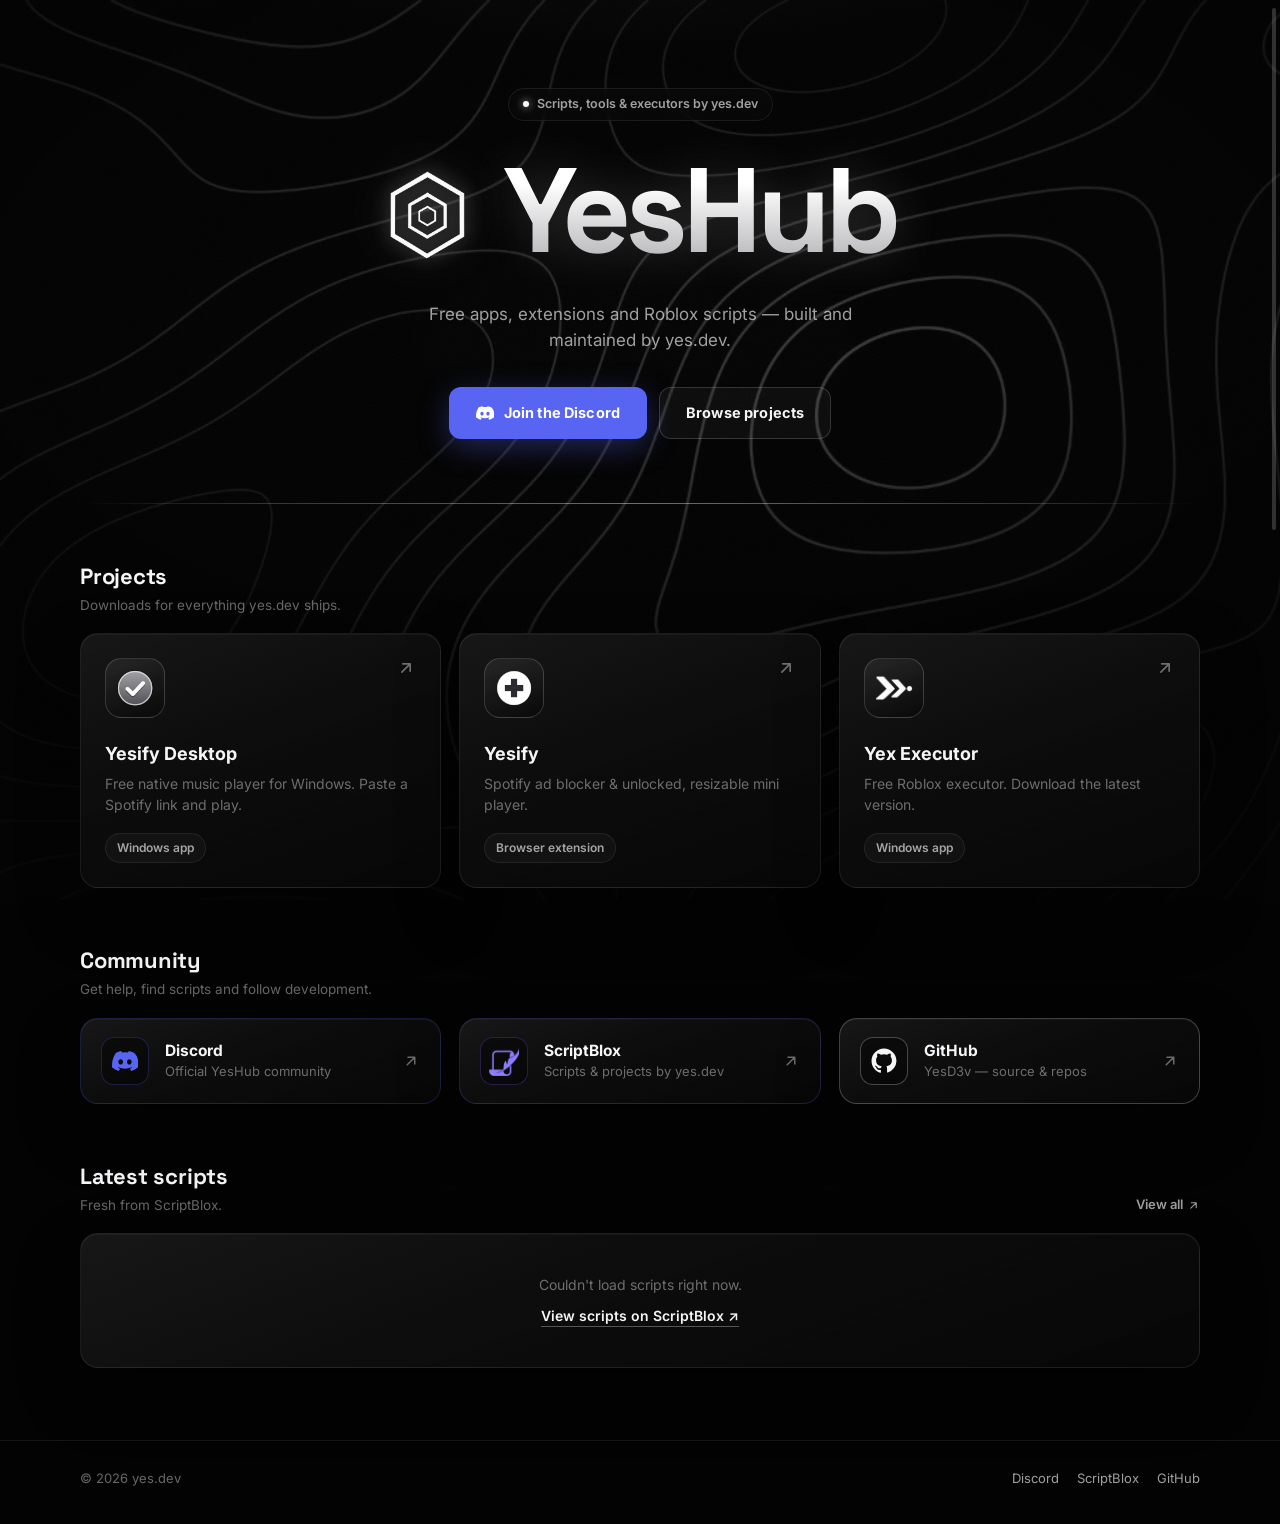
==== commit da35e28f: "Add topography video background and new YesHub wordmark Replace the grid floor with a looping topogr" ====
--- a/index.html
+++ b/index.html
@@ -45,43 +45,73 @@
             display: inline-flex;
             align-items: center;
             gap: 8px;
-            padding: 6px 14px 6px 8px;
+            padding: 6px 14px;
             font-size: 12.5px;
             font-weight: 600;
             color: var(--text-2);
             border: 1px solid var(--border);
             border-radius: 999px;
-            background: rgba(255,255,255,.03);
-        }
-
-        .hero-badge img {
-            width: 20px;
-            height: 20px;
-            border-radius: 6px;
-        }
+            background: rgba(10,10,11,.6);
+            backdrop-filter: blur(8px);
+            -webkit-backdrop-filter: blur(8px);
+        }
+
+        .hero-badge::before {
+            content: "";
+            width: 6px;
+            height: 6px;
+            border-radius: 50%;
+            background: #fff;
+            box-shadow: 0 0 8px rgba(255,255,255,.8);
+        }
+
+        /* Wordmark: hex logo + gradient "YesHub" with a slow shine */
 
         .hero h1 {
-            margin-top: 28px;
+            margin-top: 30px;
+            display: flex;
+            align-items: center;
+            justify-content: center;
+            gap: .22em;
             font-family: var(--font-display);
-            font-size: clamp(3.4rem, 11vw, 8.5rem);
+            font-size: clamp(3.6rem, 10vw, 7.5rem);
             line-height: 1;
             font-weight: 700;
-            letter-spacing: .16em;
-            padding-left: .16em;
-            transform: scaleX(1.08);
-            color: #fff;
-            text-shadow:
-                0 0 5px rgba(255,255,255,.9),
-                0 0 16px rgba(255,255,255,.5),
-                0 0 36px rgba(255,255,255,.25),
-                0 0 80px rgba(255,255,255,.12);
-            animation: flicker 7s linear infinite;
-        }
-
-        @keyframes flicker {
-            0%, 92%, 96%, 100% { opacity: 1; }
-            93%                { opacity: .82; }
-            95%                { opacity: .94; }
+            letter-spacing: -.045em;
+        }
+
+        .hero-logo {
+            width: .82em;
+            height: .82em;
+            filter:
+                drop-shadow(0 0 10px rgba(255,255,255,.35))
+                drop-shadow(0 0 30px rgba(255,255,255,.15));
+            animation: logo-spin 24s linear infinite;
+        }
+
+        @keyframes logo-spin {
+            to { transform: rotate(360deg); }
+        }
+
+        .hero-word {
+            padding: 0 .04em .08em 0;
+            background:
+                linear-gradient(110deg, transparent 38%, rgba(255,255,255,.95) 50%, transparent 62%),
+                linear-gradient(180deg, #fff 25%, #9a9a9f 110%);
+            background-size: 250% 100%, 100% 100%;
+            background-repeat: no-repeat;
+            background-position: 150% 0, 0 0;
+            -webkit-background-clip: text;
+            background-clip: text;
+            color: transparent;
+            filter: drop-shadow(0 0 24px rgba(255,255,255,.18));
+            animation: shine 7s var(--ease) 1.2s infinite;
+        }
+
+        @keyframes shine {
+            0%      { background-position: 150% 0, 0 0; }
+            35%,
+            100%    { background-position: -50% 0, 0 0; }
         }
 
         .hero p {
@@ -530,11 +560,7 @@
         @media (max-width: 600px) {
             .hero { padding: 56px 0 44px; }
 
-            .hero h1 {
-                letter-spacing: .1em;
-                padding-left: .1em;
-                transform: scaleX(1.04);
-            }
+            .hero h1 { font-size: clamp(3rem, 15vw, 4.2rem); }
 
             .hero p { font-size: 15.5px; }
 
@@ -593,7 +619,9 @@
 <body>
 
     <div class="bg" aria-hidden="true">
-        <div class="bg-grid"></div>
+        <video class="bg-video" autoplay muted loop playsinline preload="auto" poster="/assets/topography-poster.jpg">
+            <source src="/assets/topography-loop.mp4" type="video/mp4">
+        </video>
         <div class="bg-noise"></div>
     </div>
 
@@ -614,11 +642,13 @@
         <!-- Hero -->
         <header class="hero">
             <div class="hero-badge reveal" style="--i:0">
-                <img src="/assets/YesHub.png" alt="">
                 Scripts, tools &amp; executors by yes.dev
             </div>
 
-            <h1 class="reveal" style="--i:1">YESHUB</h1>
+            <h1 class="reveal" style="--i:1" aria-label="YesHub">
+                <img class="hero-logo" src="/assets/YesHub.png" alt="">
+                <span class="hero-word">YesHub</span>
+            </h1>
 
             <p class="reveal" style="--i:2">Free apps, extensions and Roblox scripts &mdash; built and maintained by yes.dev.</p>
 
--- a/assets/site.css
+++ b/assets/site.css
@@ -92,9 +92,30 @@
     overflow: hidden;
 }
 
+.bg-video {
+    position: absolute;
+    inset: 0;
+    width: 100%;
+    height: 100%;
+    object-fit: cover;
+    opacity: .3;
+}
+
+/* Vignette keeps the contour lines away from text-heavy areas */
+.bg::after {
+    content: "";
+    position: absolute;
+    inset: 0;
+    z-index: 2;
+    background:
+        radial-gradient(ellipse 75% 65% at 50% 40%, transparent 20%, rgba(3, 3, 3, .8) 100%),
+        linear-gradient(to bottom, rgba(3, 3, 3, 0) 40%, rgba(3, 3, 3, .55));
+}
+
 .bg::before {
     content: "";
     position: absolute;
+    z-index: 1;
     inset: -20% -10% auto;
     height: 80%;
     background:
@@ -104,26 +125,10 @@
     animation: drift 18s var(--ease) infinite alternate;
 }
 
-.bg-grid {
-    position: absolute;
-    left: -10%;
-    right: -10%;
-    bottom: -30%;
-    height: 70%;
-    opacity: .4;
-    transform: perspective(520px) rotateX(62deg);
-    background:
-        linear-gradient(rgba(255, 255, 255, .09) 1px, transparent 1px),
-        linear-gradient(90deg, rgba(255, 255, 255, .09) 1px, transparent 1px);
-    background-size: 72px 72px;
-    mask-image: linear-gradient(to top, #000 10%, transparent 85%);
-    -webkit-mask-image: linear-gradient(to top, #000 10%, transparent 85%);
-    animation: grid-scroll 6s linear infinite;
-}
-
 .bg-noise {
     position: absolute;
     inset: 0;
+    z-index: 3;
     opacity: .05;
     mix-blend-mode: overlay;
     background-image: url("data:image/svg+xml,%3Csvg xmlns='http://www.w3.org/2000/svg' width='160' height='160'%3E%3Cfilter id='n'%3E%3CfeTurbulence type='fractalNoise' baseFrequency='.9' numOctaves='2' stitchTiles='stitch'/%3E%3C/filter%3E%3Crect width='100%25' height='100%25' filter='url(%23n)'/%3E%3C/svg%3E");
@@ -132,11 +137,6 @@
 @keyframes drift {
     from { transform: translate3d(-2%, 0, 0) scale(1); }
     to   { transform: translate3d(2%, 2%, 0) scale(1.06); }
-}
-
-@keyframes grid-scroll {
-    from { background-position: 0 0, 0 0; }
-    to   { background-position: 0 72px, 0 0; }
 }
 
 /* ── Custom scrollbar ───────────────────────────────────────────── */
@@ -227,13 +227,21 @@
 }
 
 .wordmark {
+    display: inline-flex;
+    align-items: center;
+    gap: 8px;
     font-family: var(--font-display);
     font-weight: 700;
-    font-size: 14px;
-    letter-spacing: .22em;
+    font-size: 17px;
+    letter-spacing: -.03em;
     color: var(--text-2);
     text-decoration: none;
     transition: color .2s ease, text-shadow .2s ease;
+}
+
+.wordmark img {
+    width: 20px;
+    height: 20px;
 }
 
 .wordmark:hover {
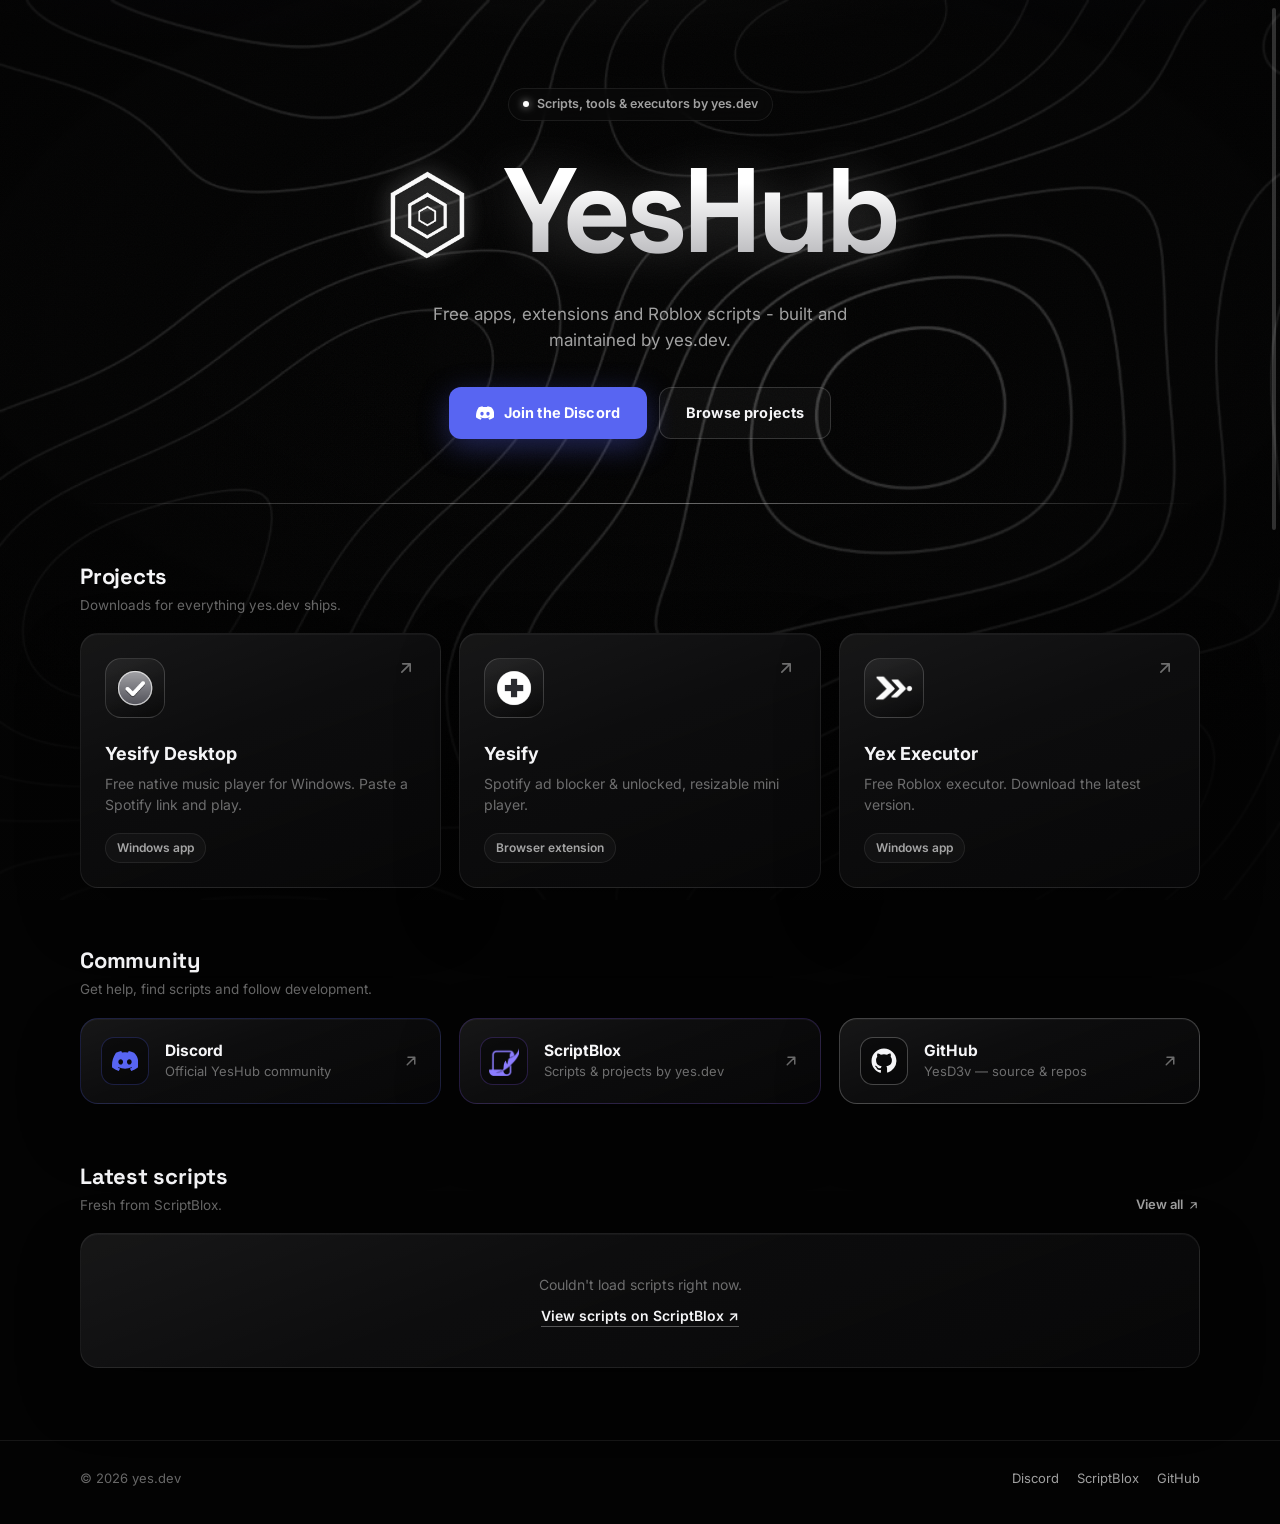
==== commit bc02d92f: "Update index.html" ====
--- a/index.html
+++ b/index.html
@@ -650,7 +650,7 @@
                 <span class="hero-word">YesHub</span>
             </h1>
 
-            <p class="reveal" style="--i:2">Free apps, extensions and Roblox scripts &mdash; built and maintained by yes.dev.</p>
+            <p class="reveal" style="--i:2">Free apps, extensions and Roblox scripts - built and maintained by yes.dev.</p>
 
             <div class="hero-actions reveal" style="--i:3">
                 <a class="btn btn-discord" href="https://discord.gg/P2DFbPX3Qh" target="_blank" rel="noopener noreferrer">
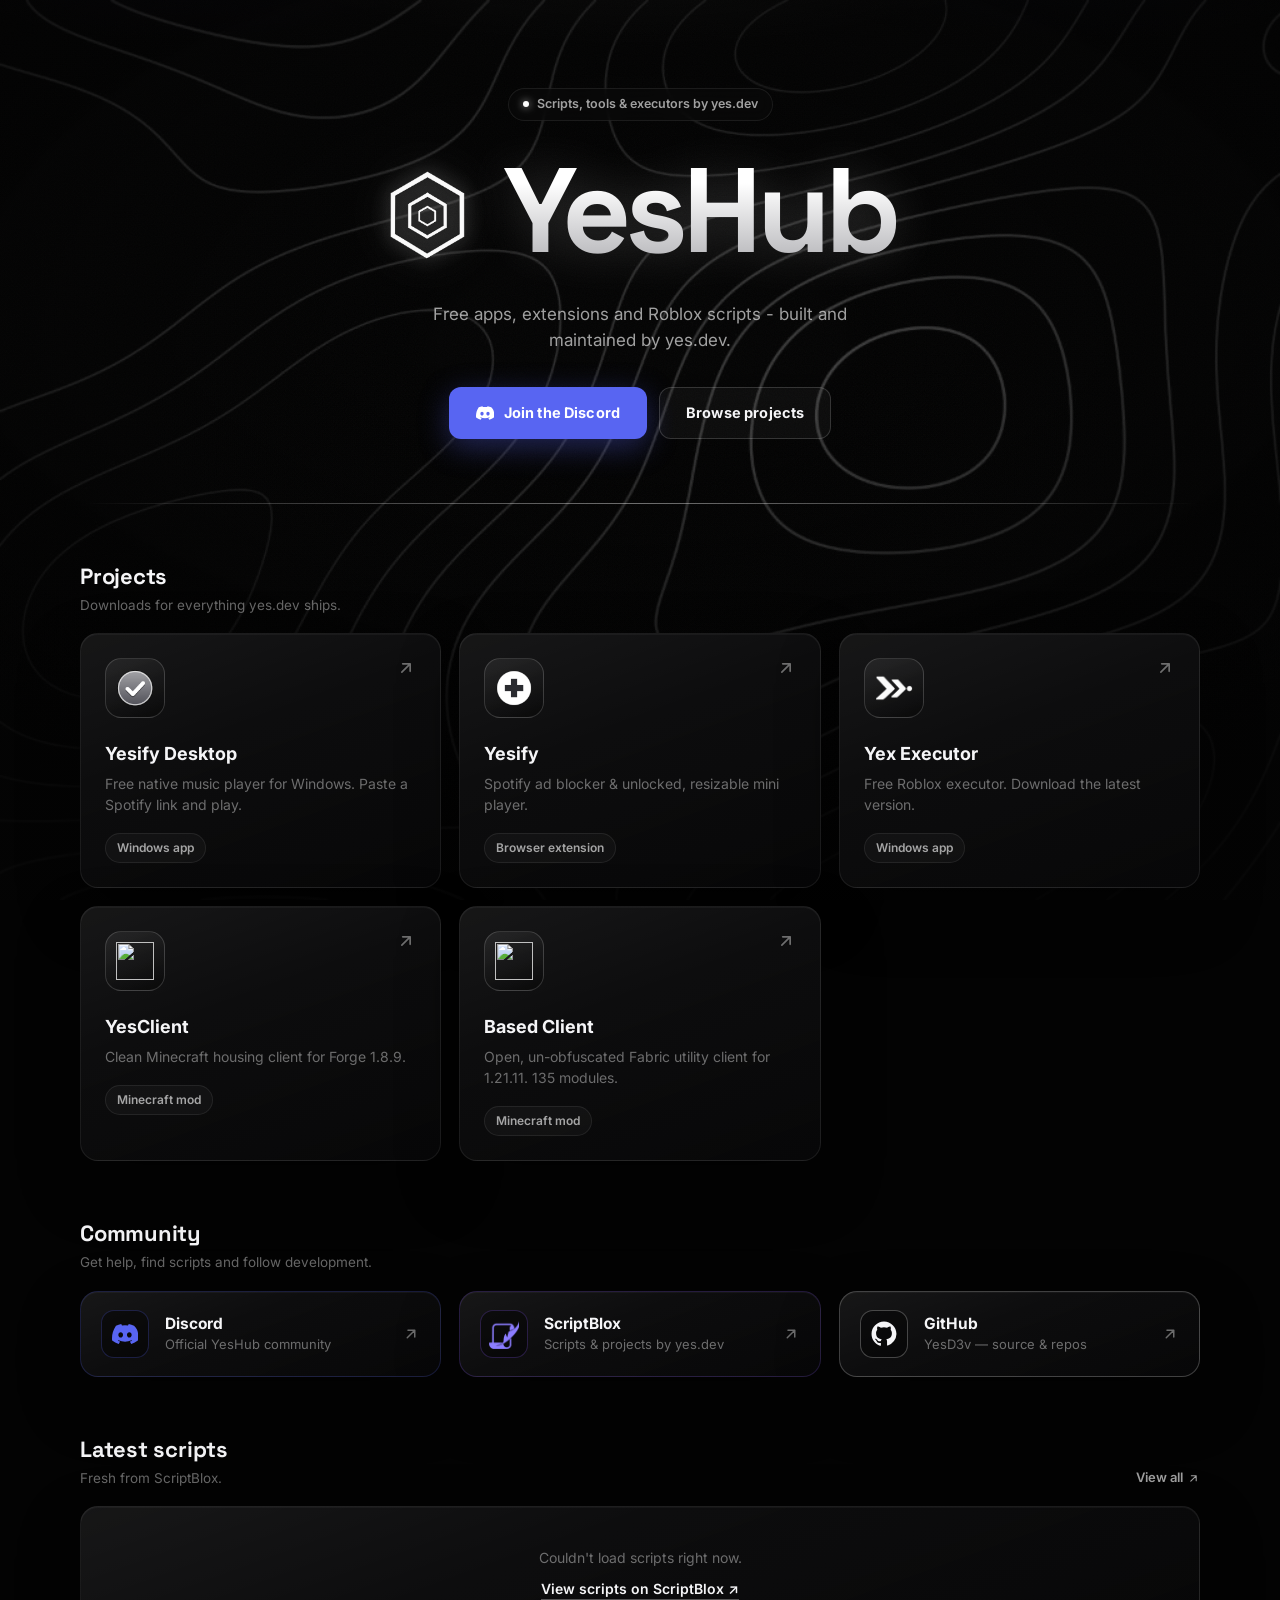
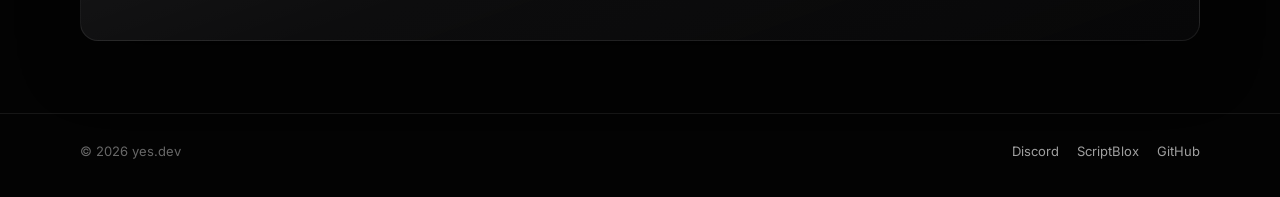
==== commit f0e38470: "Add YesClient and Based Client project cards Co-Authored-By: Claude Opus 5.5 <noreply@anthropic.com>" ====
--- a/index.html
+++ b/index.html
@@ -712,6 +712,30 @@
                     </div>
                 </a>
 
+                <a class="panel product-card reveal" style="--i:8" href="/YesClient/">
+                    <div class="product-card-top">
+                        <div class="product-card-icon"><img src="/YesClient/assets/YesClient.png" alt=""></div>
+                        <svg class="icon product-card-arrow"><use href="#i-arrow"/></svg>
+                    </div>
+                    <div class="product-card-body">
+                        <h3>YesClient</h3>
+                        <p>Clean Minecraft housing client for Forge 1.8.9.</p>
+                        <span class="chip">Minecraft mod</span>
+                    </div>
+                </a>
+
+                <a class="panel product-card reveal" style="--i:9" href="/Based/">
+                    <div class="product-card-top">
+                        <div class="product-card-icon"><img src="/Based/assets/BasedIcon.png" alt=""></div>
+                        <svg class="icon product-card-arrow"><use href="#i-arrow"/></svg>
+                    </div>
+                    <div class="product-card-body">
+                        <h3>Based Client</h3>
+                        <p>Open, un-obfuscated Fabric utility client for 1.21.11. 135 modules.</p>
+                        <span class="chip">Minecraft mod</span>
+                    </div>
+                </a>
+
             </div>
         </section>
 
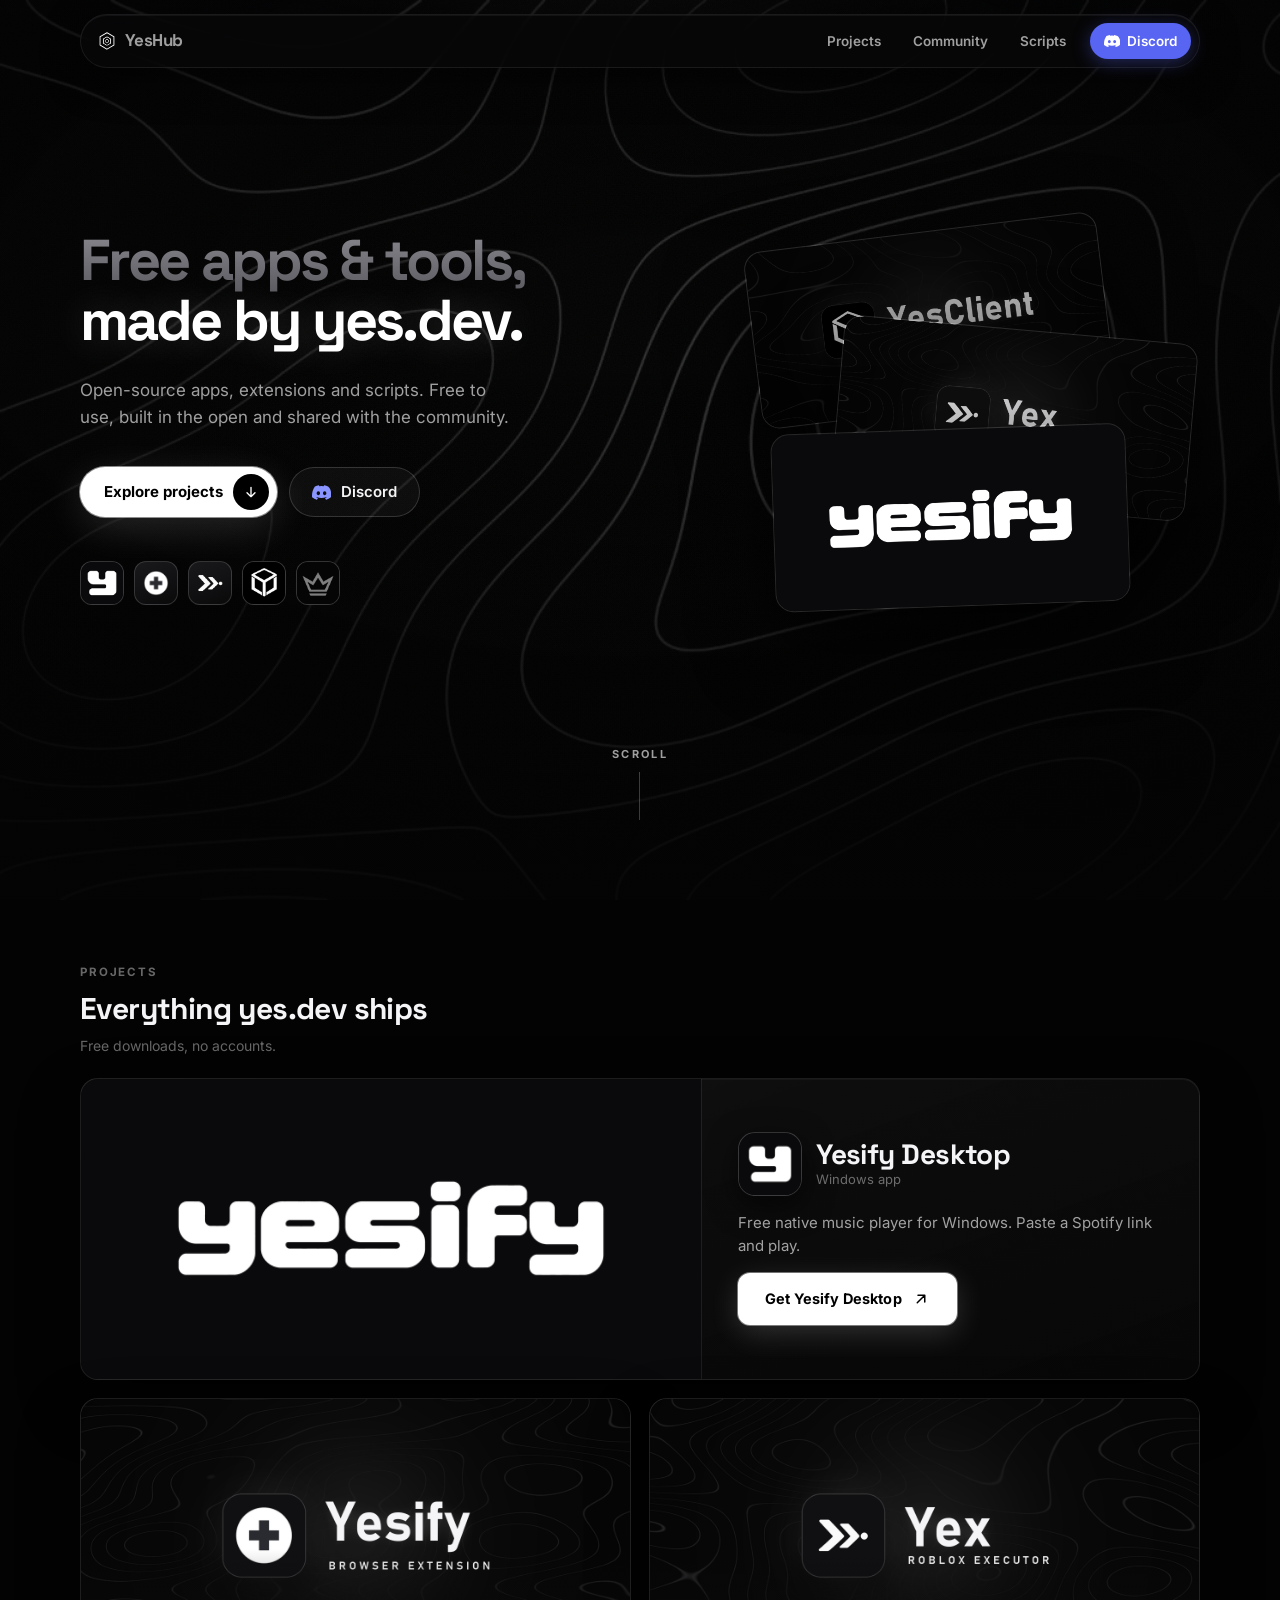
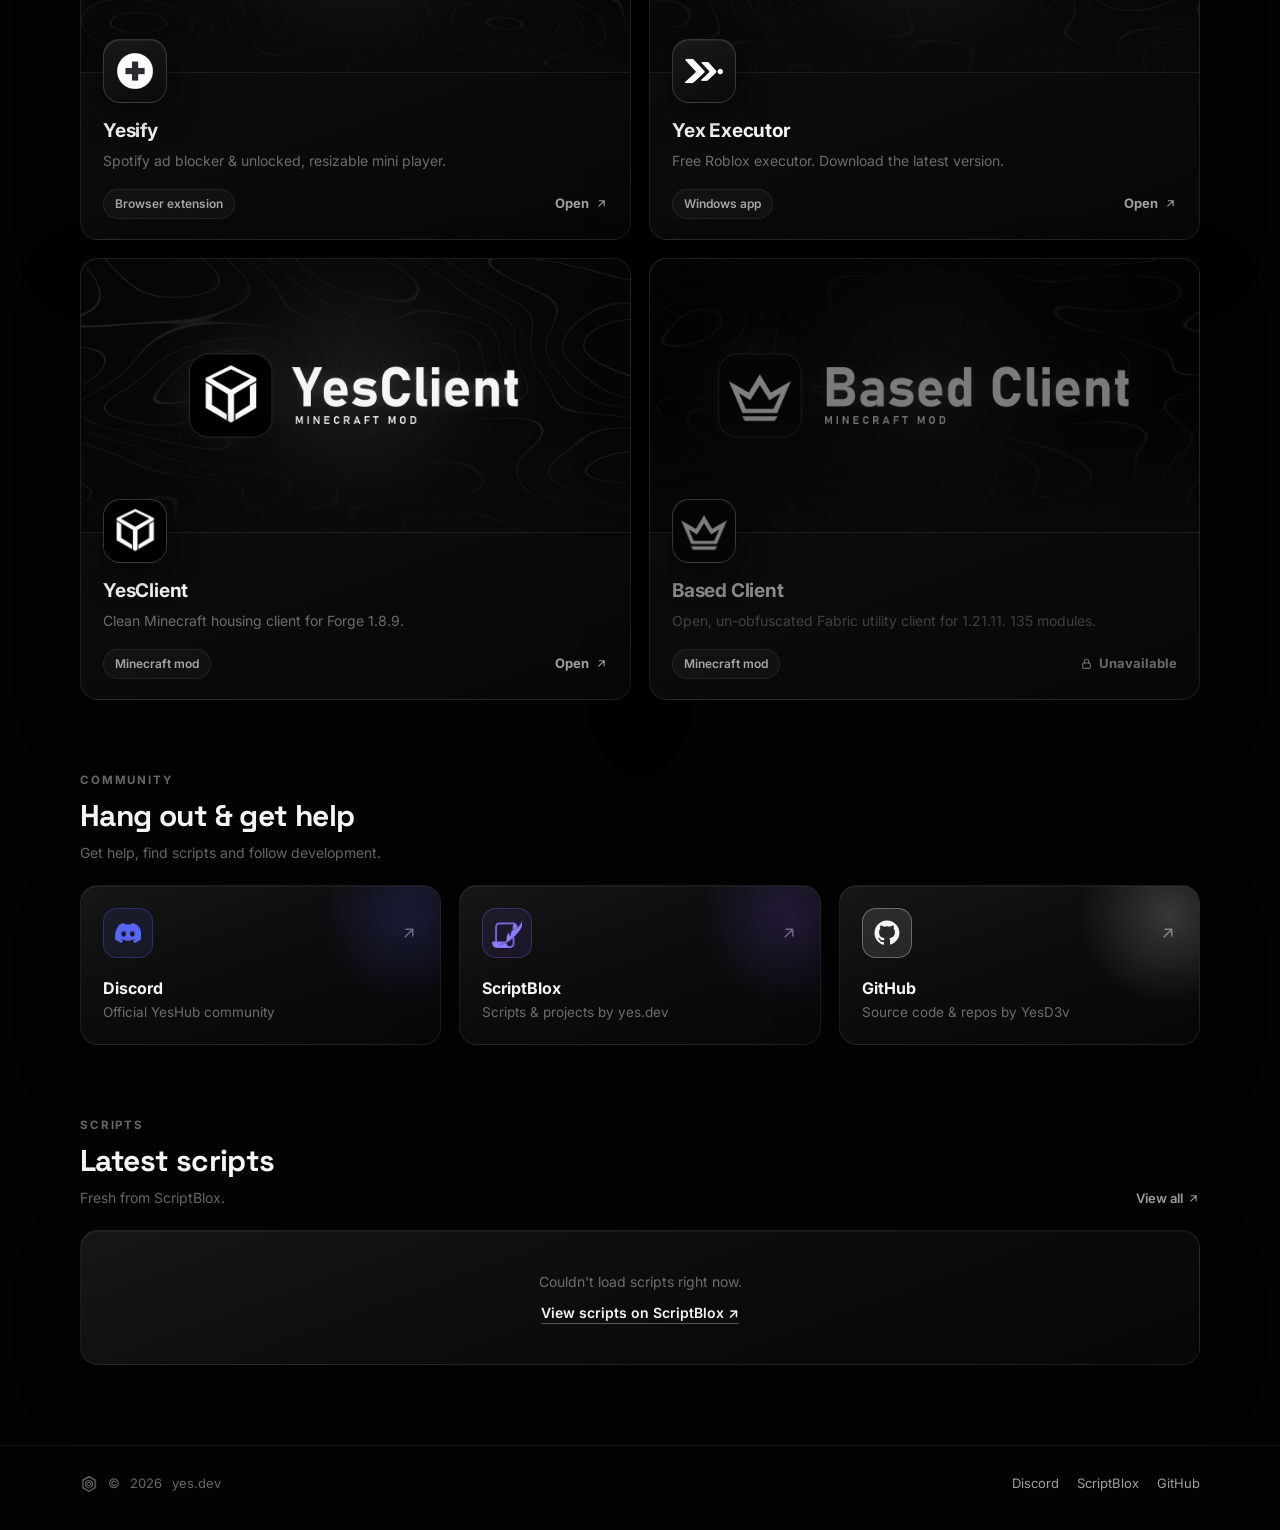
==== commit 623fb835: "Restyle the landing page and product pages with app banners New landing hero with a fanned stack of " ====
--- a/index.html
+++ b/index.html
@@ -15,15 +15,15 @@
     <meta property="og:url"          content="https://yesd3v.github.io">
     <meta property="og:title"        content="YesHub">
     <meta property="og:description"  content="Scripts, tools &amp; executors by yes.dev">
-    <meta property="og:image"        content="https://yesd3v.github.io/assets/YesHub.png">
-    <meta property="og:image:width"  content="512">
-    <meta property="og:image:height" content="512">
+    <meta property="og:image"        content="https://yesd3v.github.io/assets/YesHub-Banner.png">
+    <meta property="og:image:width"  content="1280">
+    <meta property="og:image:height" content="640">
 
     <!-- Twitter card -->
-    <meta name="twitter:card"        content="summary">
+    <meta name="twitter:card"        content="summary_large_image">
     <meta name="twitter:title"       content="YesHub">
     <meta name="twitter:description" content="Scripts, tools &amp; executors by yes.dev">
-    <meta name="twitter:image"       content="https://yesd3v.github.io/assets/YesHub.png">
+    <meta name="twitter:image"       content="https://yesd3v.github.io/assets/YesHub-Banner.png">
 
     <meta name="description" content="Scripts, tools &amp; executors by yes.dev">
 
@@ -36,76 +36,45 @@
         /* ── Hero ────────────────────────────────────────────────── */
 
         .hero {
-            padding: 88px 0 64px;
-            text-align: center;
-            user-select: none;
-        }
-
-        .hero-badge {
-            display: inline-flex;
+            min-height: calc(100vh - 90px);
+            min-height: calc(100svh - 90px);
+            display: grid;
+            grid-template-columns: 1.15fr .85fr;
             align-items: center;
-            gap: 8px;
-            padding: 6px 14px;
-            font-size: 12.5px;
-            font-weight: 600;
-            color: var(--text-2);
-            border: 1px solid var(--border);
-            border-radius: 999px;
-            background: rgba(10,10,11,.6);
-            backdrop-filter: blur(8px);
-            -webkit-backdrop-filter: blur(8px);
-        }
-
-        .hero-badge::before {
-            content: "";
-            width: 6px;
-            height: 6px;
-            border-radius: 50%;
-            background: #fff;
-            box-shadow: 0 0 8px rgba(255,255,255,.8);
-        }
-
-        /* Wordmark: hex logo + gradient "YesHub" with a slow shine */
+            grid-template-rows: 1fr auto;
+            gap: 24px 48px;
+            padding: 40px 0 72px;
+        }
+
+        .hero-copy { user-select: none; }
 
         .hero h1 {
-            margin-top: 30px;
-            display: flex;
-            align-items: center;
-            justify-content: center;
-            gap: .22em;
             font-family: var(--font-display);
-            font-size: clamp(3.6rem, 10vw, 7.5rem);
-            line-height: 1;
+            font-size: clamp(2.4rem, 4.5vw, 3.9rem);
+            line-height: 1.04;
             font-weight: 700;
             letter-spacing: -.045em;
         }
 
-        .hero-logo {
-            width: .82em;
-            height: .82em;
-            filter:
-                drop-shadow(0 0 10px rgba(255,255,255,.35))
-                drop-shadow(0 0 30px rgba(255,255,255,.15));
-            animation: logo-spin 24s linear infinite;
-        }
-
-        @keyframes logo-spin {
-            to { transform: rotate(360deg); }
-        }
-
-        .hero-word {
-            padding: 0 .04em .08em 0;
+        .hero h1 .line { display: block; white-space: nowrap; }
+
+        .hero h1 .dim {
+            padding-bottom: .06em;
             background:
-                linear-gradient(110deg, transparent 38%, rgba(255,255,255,.95) 50%, transparent 62%),
-                linear-gradient(180deg, #fff 25%, #9a9a9f 110%);
+                linear-gradient(110deg, transparent 38%, rgba(255,255,255,.9) 50%, transparent 62%),
+                linear-gradient(180deg, #8d8d93 0%, #4a4a50 120%);
             background-size: 250% 100%, 100% 100%;
             background-repeat: no-repeat;
             background-position: 150% 0, 0 0;
             -webkit-background-clip: text;
             background-clip: text;
             color: transparent;
-            filter: drop-shadow(0 0 24px rgba(255,255,255,.18));
-            animation: shine 7s var(--ease) 1.2s infinite;
+            animation: shine 7s var(--ease) 1.4s infinite;
+        }
+
+        .hero h1 .bright {
+            color: #fff;
+            text-shadow: 0 0 40px rgba(255,255,255,.18);
         }
 
         @keyframes shine {
@@ -114,42 +83,271 @@
             100%    { background-position: -50% 0, 0 0; }
         }
 
-        .hero p {
-            margin: 22px auto 0;
-            max-width: 460px;
+        .hero-lede {
+            margin-top: 26px;
+            max-width: 430px;
             font-size: 17px;
+            line-height: 1.6;
             color: var(--text-2);
         }
 
         .hero-actions {
-            margin-top: 34px;
+            margin-top: 36px;
             display: flex;
             flex-wrap: wrap;
-            justify-content: center;
+            align-items: center;
             gap: 12px;
         }
 
-        .btn-discord {
+        .cta {
+            display: inline-flex;
+            align-items: center;
+            gap: 10px;
+            height: 50px;
+            padding: 0 8px 0 24px;
+            font-size: 15px;
+            font-weight: 700;
+            color: #000;
+            text-decoration: none;
+            background: #fff;
+            border-radius: 999px;
+            box-shadow: 0 0 0 1px rgba(255,255,255,.5), 0 10px 40px rgba(255,255,255,.14);
+            transition: box-shadow .3s ease, transform .3s var(--ease);
+        }
+
+        .cta-dot {
+            width: 36px;
+            height: 36px;
+            display: grid;
+            place-items: center;
+            border-radius: 50%;
+            background: #000;
             color: #fff;
-            background: var(--discord);
-            box-shadow: 0 8px 30px rgba(88,101,242,.35);
-        }
-
-        .btn-discord:hover {
-            background: #4752e0;
-            box-shadow: 0 10px 40px rgba(88,101,242,.5);
-        }
-
-        .divider {
-            height: 1px;
-            background: linear-gradient(90deg, transparent, rgba(255,255,255,.18) 15%, rgba(255,255,255,.42) 50%, rgba(255,255,255,.18) 85%, transparent);
-            box-shadow: 0 0 15px rgba(255,255,255,.07);
-        }
-
-        /* ── Section header with link ────────────────────────────── */
+            font-size: 16px;
+            transition: transform .3s var(--ease);
+        }
+
+        .cta:hover {
+            transform: translateY(-2px);
+            box-shadow: 0 0 0 1px rgba(255,255,255,.6), 0 14px 50px rgba(255,255,255,.24);
+        }
+
+        .cta:hover .cta-dot { transform: translateY(2px); }
+
+        .cta-ghost {
+            display: inline-flex;
+            align-items: center;
+            gap: 10px;
+            height: 50px;
+            padding: 0 22px;
+            font-size: 15px;
+            font-weight: 600;
+            color: var(--text);
+            text-decoration: none;
+            border-radius: 999px;
+            background: rgba(255,255,255,.04);
+            border: 1px solid var(--border-strong);
+            backdrop-filter: blur(10px);
+            -webkit-backdrop-filter: blur(10px);
+            transition: background .25s ease, border-color .25s ease, transform .3s var(--ease);
+        }
+
+        .cta-ghost .icon {
+            font-size: 19px;
+            color: #8b95ff;
+        }
+
+        .cta-ghost:hover {
+            transform: translateY(-2px);
+            background: rgba(88,101,242,.12);
+            border-color: rgba(88,101,242,.55);
+        }
+
+        /* App icon dock */
+
+        .dock {
+            margin-top: 44px;
+            display: flex;
+            align-items: center;
+            gap: 10px;
+        }
+
+        .dock-label {
+            margin-right: 6px;
+            font-size: 12px;
+            font-weight: 600;
+            color: var(--text-3);
+        }
+
+        .dock-item {
+            position: relative;
+            width: 44px;
+            height: 44px;
+            display: grid;
+            place-items: center;
+            border-radius: 12px;
+            background: linear-gradient(160deg, #19191c, #0a0a0b);
+            border: 1px solid var(--border-strong);
+            transition: transform .3s var(--ease), border-color .3s ease, box-shadow .3s ease;
+        }
+
+        .dock-item img {
+            width: 100%;
+            height: 100%;
+            object-fit: cover;
+            border-radius: 11px;
+        }
+
+        .dock-item.inset img {
+            width: 62%;
+            height: 62%;
+            object-fit: contain;
+        }
+
+        .dock-item:hover {
+            transform: translateY(-4px);
+            border-color: rgba(255,255,255,.4);
+            box-shadow: 0 0 20px rgba(255,255,255,.12), 0 12px 26px rgba(0,0,0,.5);
+        }
+
+        .dock-item[data-tip]::after {
+            content: attr(data-tip);
+            position: absolute;
+            left: 50%;
+            bottom: calc(100% + 10px);
+            translate: -50% 4px;
+            padding: 4px 10px;
+            font-size: 11.5px;
+            font-weight: 600;
+            white-space: nowrap;
+            color: var(--text);
+            background: #111113;
+            border: 1px solid var(--border-strong);
+            border-radius: 8px;
+            opacity: 0;
+            pointer-events: none;
+            transition: opacity .2s ease, translate .2s var(--ease);
+        }
+
+        .dock-item:hover::after { opacity: 1; translate: -50% 0; }
+
+        .dock-item.off img { filter: grayscale(1) brightness(.5); }
+
+        /* Fanned banner stack */
+
+        .hero-art {
+            position: relative;
+            aspect-ratio: 1 / .92;
+            perspective: 1400px;
+        }
+
+        .hero-art::before {
+            content: "";
+            position: absolute;
+            inset: 10% 5%;
+            background: radial-gradient(closest-side, rgba(255,255,255,.12), transparent);
+            filter: blur(20px);
+            pointer-events: none;
+        }
+
+        .stack-card {
+            position: absolute;
+            left: 50%;
+            top: 50%;
+            width: 78%;
+            aspect-ratio: 2 / 1;
+            border-radius: 18px;
+            overflow: hidden;
+            border: 1px solid rgba(255,255,255,.14);
+            box-shadow: inset 0 1px rgba(255,255,255,.08), 0 30px 80px rgba(0,0,0,.7);
+            transform-style: preserve-3d;
+            transition: transform .7s var(--ease), border-color .3s ease, box-shadow .3s ease;
+        }
+
+        .stack-card img {
+            width: 100%;
+            height: 100%;
+            object-fit: cover;
+        }
+
+        .stack-card.c1 { z-index: 1; transform: translate(-62%, -105%) rotate(-7deg); }
+        .stack-card.c2 { z-index: 2; transform: translate(-38%, -50%) rotate(5deg); }
+        .stack-card.c3 { z-index: 3; transform: translate(-56%, 6%) rotate(-2deg); }
+
+        .stack-card.c1 img { filter: brightness(.7); }
+        .stack-card.c2 img { filter: brightness(.85); }
+
+        .hero-art:hover .stack-card.c1 { transform: translate(-70%, -118%) rotate(-10deg); }
+        .hero-art:hover .stack-card.c2 { transform: translate(-30%, -50%) rotate(7deg); }
+        .hero-art:hover .stack-card.c3 { transform: translate(-58%, 14%) rotate(-3deg); }
+
+        .stack-card:hover {
+            border-color: rgba(255,255,255,.4);
+            box-shadow: inset 0 1px rgba(255,255,255,.1), 0 0 40px rgba(255,255,255,.1), 0 30px 80px rgba(0,0,0,.7);
+        }
+
+        .stack-card:hover img { filter: none; }
+
+        .float {
+            position: absolute;
+            inset: 0;
+            animation: float-y 7s ease-in-out infinite;
+        }
+
+        @keyframes float-y {
+            0%, 100% { translate: 0 0; }
+            50%      { translate: 0 -10px; }
+        }
+
+        .scroll-hint {
+            grid-column: 1 / -1;
+            justify-self: center;
+            margin-top: 8px;
+            display: flex;
+            flex-direction: column;
+            align-items: center;
+            gap: 10px;
+            font-size: 11px;
+            font-weight: 700;
+            letter-spacing: .22em;
+            text-transform: uppercase;
+            color: var(--text-2);
+            text-decoration: none;
+            transition: color .25s ease;
+        }
+
+        .scroll-hint:hover { color: var(--text); }
+
+        .scroll-line {
+            position: relative;
+            width: 1px;
+            height: 48px;
+            overflow: hidden;
+            background: rgba(255,255,255,.22);
+        }
+
+        .scroll-line::after {
+            content: "";
+            position: absolute;
+            left: 0;
+            top: -40%;
+            width: 1px;
+            height: 40%;
+            background: linear-gradient(to bottom, transparent, #fff);
+            box-shadow: 0 0 8px rgba(255,255,255,.8);
+            animation: scroll-drop 2s var(--ease) infinite;
+        }
+
+        @keyframes scroll-drop {
+            0%   { top: -40%; }
+            100% { top: 100%; }
+        }
+
+        /* ── Sections ────────────────────────────────────────────── */
 
         .home-section {
-            margin-top: 56px;
+            margin-top: 72px;
+            scroll-margin-top: 90px;
         }
 
         .section-head {
@@ -157,19 +355,28 @@
             align-items: flex-end;
             justify-content: space-between;
             gap: 16px;
-            margin-bottom: 18px;
+            margin-bottom: 22px;
+        }
+
+        .eyebrow {
+            font-size: 11.5px;
+            font-weight: 700;
+            letter-spacing: .16em;
+            text-transform: uppercase;
+            color: var(--text-3);
         }
 
         .section-head h2 {
+            margin-top: 4px;
             font-family: var(--font-display);
-            font-size: 22px;
+            font-size: clamp(24px, 3.4vw, 30px);
             font-weight: 700;
-            letter-spacing: -.01em;
+            letter-spacing: -.02em;
         }
 
         .section-head p {
-            margin-top: 2px;
-            font-size: 13.5px;
+            margin-top: 4px;
+            font-size: 14px;
             color: var(--text-3);
         }
 
@@ -187,99 +394,227 @@
 
         .section-link:hover { color: var(--text); }
 
-        /* ── Product cards ───────────────────────────────────────── */
-
-        .products {
+        /* ── Featured app ────────────────────────────────────────── */
+
+        .featured {
             display: grid;
-            grid-template-columns: repeat(3, minmax(0, 1fr));
-            gap: 18px;
-        }
-
-        .product-card {
-            display: flex;
-            flex-direction: column;
-            padding: 24px;
+            grid-template-columns: 1.25fr 1fr;
+            overflow: hidden;
             color: var(--text);
             text-decoration: none;
+            transition: border-color .3s ease, box-shadow .3s ease, transform .3s var(--ease);
+        }
+
+        .featured:hover {
+            transform: translateY(-3px);
+            border-color: rgba(255,255,255,.24);
+            box-shadow: inset 0 1px rgba(255,255,255,.06), 0 0 40px rgba(255,255,255,.05), 0 30px 70px rgba(0,0,0,.55);
+        }
+
+        .featured-art {
+            position: relative;
+            min-height: 300px;
             overflow: hidden;
-            transition:
-                transform .3s var(--ease),
-                border-color .3s ease,
-                box-shadow .3s ease;
-        }
-
-        .product-card::before {
+            border-right: 1px solid var(--border);
+        }
+
+        .featured-art img {
+            position: absolute;
+            inset: 0;
+            width: 100%;
+            height: 100%;
+            object-fit: cover;
+            transition: transform .8s var(--ease);
+        }
+
+        .featured:hover .featured-art img { transform: scale(1.04); }
+
+        .featured-body {
+            display: flex;
+            flex-direction: column;
+            justify-content: center;
+            gap: 16px;
+            padding: 36px;
+        }
+
+        .featured-title {
+            display: flex;
+            align-items: center;
+            gap: 14px;
+        }
+
+        .featured-title h3 {
+            font-family: var(--font-display);
+            font-size: 28px;
+            font-weight: 700;
+            letter-spacing: -.02em;
+            line-height: 1.1;
+        }
+
+        .featured-title span {
+            display: block;
+            font-size: 13px;
+            color: var(--text-3);
+        }
+
+        .featured-body p {
+            font-size: 15px;
+            color: var(--text-2);
+        }
+
+        .featured-body .btn { align-self: flex-start; }
+
+        /* ── App icon tile (shared by cards) ─────────────────────── */
+
+        .app-icon {
+            width: 64px;
+            height: 64px;
+            flex-shrink: 0;
+            border-radius: 17px;
+            overflow: hidden;
+            display: grid;
+            place-items: center;
+            background: linear-gradient(160deg, #19191c, #0a0a0b);
+            border: 1px solid var(--border-strong);
+            box-shadow: 0 10px 30px rgba(0,0,0,.6), inset 0 1px rgba(255,255,255,.06);
+        }
+
+        .app-icon img {
+            width: 100%;
+            height: 100%;
+            object-fit: cover;
+        }
+
+        .app-icon.inset img {
+            width: 64%;
+            height: 64%;
+            object-fit: contain;
+        }
+
+        /* ── App cards ───────────────────────────────────────────── */
+
+        .apps {
+            margin-top: 18px;
+            display: grid;
+            grid-template-columns: repeat(2, minmax(0, 1fr));
+            gap: 18px;
+        }
+
+        .app-card {
+            display: flex;
+            flex-direction: column;
+            overflow: hidden;
+            color: var(--text);
+            text-decoration: none;
+            transition: transform .3s var(--ease), border-color .3s ease, box-shadow .3s ease;
+        }
+
+        .app-card::before {
             content: "";
             position: absolute;
             inset: 0;
+            z-index: 2;
             border-radius: inherit;
-            background: radial-gradient(400px circle at var(--mx, 50%) var(--my, 0%), rgba(255,255,255,.07), transparent 45%);
+            background: radial-gradient(420px circle at var(--mx, 50%) var(--my, 0%), rgba(255,255,255,.06), transparent 45%);
             opacity: 0;
             transition: opacity .3s ease;
             pointer-events: none;
         }
 
-        .product-card:hover {
+        a.app-card:hover {
             transform: translateY(-4px);
             border-color: rgba(255,255,255,.24);
-            box-shadow:
-                inset 0 1px rgba(255,255,255,.06),
-                0 0 30px rgba(255,255,255,.05),
-                0 30px 70px rgba(0,0,0,.55);
-        }
-
-        .product-card:hover::before { opacity: 1; }
-
-        .product-card-top {
-            display: flex;
-            align-items: flex-start;
-            justify-content: space-between;
-        }
-
-        .product-card-icon {
-            width: 60px;
-            height: 60px;
-            display: grid;
-            place-items: center;
-            border-radius: 16px;
-            background: linear-gradient(160deg, rgba(255,255,255,.08), rgba(0,0,0,.4));
-            border: 1px solid var(--border-strong);
-        }
-
-        .product-card-icon img {
-            width: 38px;
-            height: 38px;
-            object-fit: contain;
-        }
-
-        .product-card-arrow {
-            font-size: 20px;
-            color: var(--text-3);
-            transition: transform .3s var(--ease), color .3s ease;
-        }
-
-        .product-card:hover .product-card-arrow {
-            color: var(--text);
-            transform: translate(3px, -3px);
-        }
-
-        .product-card h3 {
-            margin-top: 22px;
-            font-size: 18px;
+            box-shadow: inset 0 1px rgba(255,255,255,.06), 0 0 30px rgba(255,255,255,.05), 0 30px 70px rgba(0,0,0,.55);
+        }
+
+        a.app-card:hover::before { opacity: 1; }
+
+        .app-banner {
+            position: relative;
+            aspect-ratio: 2 / 1;
+            overflow: hidden;
+            border-bottom: 1px solid var(--border);
+            background: #0a0a0b;
+        }
+
+        .app-banner img {
+            width: 100%;
+            height: 100%;
+            object-fit: cover;
+            transition: transform .8s var(--ease);
+        }
+
+        a.app-card:hover .app-banner img { transform: scale(1.05); }
+
+        .app-banner::after {
+            content: "";
+            position: absolute;
+            inset: 0;
+            background: linear-gradient(to top, rgba(10,10,11,.75), transparent 45%);
+        }
+
+        .app-body {
+            position: relative;
+            flex: 1;
+            display: flex;
+            flex-direction: column;
+            padding: 0 22px 20px;
+        }
+
+        .app-body .app-icon {
+            margin-top: -34px;
+            position: relative;
+            z-index: 1;
+        }
+
+        .app-body h3 {
+            margin-top: 14px;
+            font-size: 19px;
             font-weight: 700;
-        }
-
-        .product-card p {
-            margin-top: 6px;
+            letter-spacing: -.01em;
+        }
+
+        .app-body p {
+            margin-top: 4px;
             flex: 1;
             font-size: 14px;
             color: var(--text-3);
         }
 
-        .product-card .chip {
-            align-self: flex-start;
+        .app-foot {
             margin-top: 18px;
-        }
+            display: flex;
+            align-items: center;
+            gap: 8px;
+        }
+
+        .app-cta {
+            margin-left: auto;
+            display: inline-flex;
+            align-items: center;
+            gap: 6px;
+            font-size: 13px;
+            font-weight: 700;
+            color: var(--text-2);
+            transition: color .2s ease;
+        }
+
+        .app-cta .icon { transition: transform .3s var(--ease); }
+
+        a.app-card:hover .app-cta { color: var(--text); }
+        a.app-card:hover .app-cta .icon { transform: translate(3px, -3px); }
+
+        /* Unavailable project: no link, dimmed, labelled */
+
+        .app-card.is-off { cursor: not-allowed; }
+
+        .app-card.is-off .app-banner img,
+        .app-card.is-off .app-icon img { filter: grayscale(1) brightness(.5); }
+
+        .app-card.is-off h3,
+        .app-card.is-off p { opacity: .55; }
+
+        .app-card.is-off .app-cta { color: var(--text-3); }
 
         /* ── Community cards ─────────────────────────────────────── */
 
@@ -292,43 +627,50 @@
         .community-card {
             --c: 255,255,255;
             display: flex;
-            align-items: center;
-            gap: 16px;
-            padding: 18px 20px;
+            flex-direction: column;
+            gap: 18px;
+            padding: 22px;
+            overflow: hidden;
             color: var(--text);
             text-decoration: none;
-            border-color: rgba(var(--c), .22);
-            transition:
-                transform .3s var(--ease),
-                border-color .3s ease,
-                box-shadow .3s ease,
-                background .3s ease;
+            transition: transform .3s var(--ease), border-color .3s ease, box-shadow .3s ease, background .3s ease;
+        }
+
+        .community-card::after {
+            content: "";
+            position: absolute;
+            top: -60px;
+            right: -60px;
+            width: 180px;
+            height: 180px;
+            border-radius: 50%;
+            background: radial-gradient(closest-side, rgba(var(--c), .18), transparent);
+            pointer-events: none;
         }
 
         .community-card:hover {
             transform: translateY(-3px);
-            border-color: rgba(var(--c), .6);
-            background:
-                linear-gradient(160deg, rgba(var(--c), .09), rgba(255,255,255,.01) 50%, rgba(0,0,0,.3)),
-                var(--panel);
-            box-shadow:
-                inset 0 1px rgba(255,255,255,.05),
-                0 0 26px rgba(var(--c), .12),
-                0 26px 60px rgba(0,0,0,.5);
+            border-color: rgba(var(--c), .55);
+            box-shadow: inset 0 1px rgba(255,255,255,.05), 0 0 26px rgba(var(--c), .12), 0 26px 60px rgba(0,0,0,.5);
         }
 
         .community-card.discord    { --c: 88,101,242; }
         .community-card.scriptblox { --c: 139,92,246; }
 
+        .community-top {
+            display: flex;
+            align-items: center;
+            justify-content: space-between;
+        }
+
         .community-icon {
-            width: 48px;
-            height: 48px;
-            flex-shrink: 0;
+            width: 50px;
+            height: 50px;
             display: grid;
             place-items: center;
-            border-radius: 13px;
-            background: rgba(0,0,0,.4);
-            border: 1px solid rgba(var(--c), .25);
+            border-radius: 14px;
+            background: rgba(var(--c), .1);
+            border: 1px solid rgba(var(--c), .3);
             font-size: 26px;
         }
 
@@ -341,21 +683,23 @@
         }
 
         .community-title {
-            font-size: 15.5px;
+            font-size: 16px;
             font-weight: 700;
         }
 
         .community-subtitle {
-            font-size: 13px;
+            margin-top: 2px;
+            font-size: 13.5px;
             color: var(--text-3);
         }
 
-        .community-card .product-card-arrow {
-            margin-left: auto;
+        .card-arrow {
             font-size: 18px;
-        }
-
-        .community-card:hover .product-card-arrow {
+            color: var(--text-3);
+            transition: transform .3s var(--ease), color .3s ease;
+        }
+
+        .community-card:hover .card-arrow {
             color: var(--text);
             transform: translate(3px, -3px);
         }
@@ -395,19 +739,13 @@
             overflow: hidden;
             color: var(--text);
             text-decoration: none;
-            transition:
-                transform .3s var(--ease),
-                border-color .3s ease,
-                box-shadow .3s ease;
+            transition: transform .3s var(--ease), border-color .3s ease, box-shadow .3s ease;
         }
 
         .script-card:hover {
             transform: translateY(-4px);
             border-color: rgba(139,92,246,.5);
-            box-shadow:
-                inset 0 1px rgba(255,255,255,.05),
-                0 0 26px rgba(139,92,246,.14),
-                0 30px 70px rgba(0,0,0,.55);
+            box-shadow: inset 0 1px rgba(255,255,255,.05), 0 0 26px rgba(139,92,246,.14), 0 30px 70px rgba(0,0,0,.55);
         }
 
         .script-thumb {
@@ -506,8 +844,6 @@
             color: #fca5a5;
         }
 
-        /* Skeletons */
-
         .skeleton .script-thumb,
         .skeleton .sk-line {
             background: linear-gradient(90deg, rgba(255,255,255,.03) 25%, rgba(255,255,255,.07) 50%, rgba(255,255,255,.03) 75%);
@@ -530,57 +866,79 @@
         /* ── Responsive ──────────────────────────────────────────── */
 
         @media (max-width: 900px) {
-            .products,
+            .hero {
+                min-height: 0;
+                grid-template-columns: 1fr;
+                grid-template-rows: none;
+                padding-top: 32px;
+            }
+
+            .hero-art {
+                order: -1;
+                width: min(100%, 520px);
+                justify-self: center;
+                aspect-ratio: 1 / .62;
+            }
+
+            .stack-card { width: 70%; }
+
+            .stack-card.c1 { transform: translate(-66%, -82%) rotate(-7deg); }
+            .stack-card.c2 { transform: translate(-34%, -50%) rotate(5deg); }
+            .stack-card.c3 { transform: translate(-56%, -14%) rotate(-2deg); }
+
+            .scroll-hint { display: none; }
+
+            .featured { grid-template-columns: 1fr; }
+
+            .featured-art {
+                min-height: 0;
+                aspect-ratio: 2 / 1;
+                border-right: none;
+                border-bottom: 1px solid var(--border);
+            }
+
+            .featured-body { padding: 26px; }
+
             .community { grid-template-columns: 1fr; }
 
-            .product-card {
-                flex-direction: row;
+            .community-card {
+                flex-direction: row-reverse;
                 align-items: center;
-                gap: 18px;
-                padding: 18px;
+                justify-content: flex-end;
+                padding: 18px 20px;
             }
 
-            .product-card-top { display: contents; }
-
-            .product-card-icon { flex-shrink: 0; }
-
-            .product-card-body { order: 1; flex: 1; min-width: 0; }
-
-            .product-card-arrow { order: 2; }
-
-            .product-card h3 { margin-top: 0; }
-
-            .product-card p { font-size: 13.5px; }
-
-            .product-card .chip { margin-top: 10px; }
+            .community-top { display: contents; }
+
+            .community-card .card-arrow { margin-left: auto; order: -1; }
 
             .scripts-grid { grid-template-columns: repeat(2, minmax(0, 1fr)); }
         }
 
+        @media (max-width: 680px) {
+            .apps { grid-template-columns: 1fr; }
+        }
+
         @media (max-width: 600px) {
-            .hero { padding: 56px 0 44px; }
-
-            .hero h1 { font-size: clamp(3rem, 15vw, 4.2rem); }
-
-            .hero p { font-size: 15.5px; }
-
-            .hero-actions .btn {
-                flex: 1 1 150px;
-                padding-inline: 16px;
-            }
-
-            .home-section { margin-top: 44px; }
-
-            .product-card-icon {
-                width: 52px;
-                height: 52px;
-                border-radius: 14px;
-            }
-
-            .product-card-icon img {
-                width: 32px;
-                height: 32px;
-            }
+            .hero { padding: 24px 0 48px; }
+
+            .hero h1 { font-size: clamp(2.2rem, 10.5vw, 2.9rem); }
+
+            .hero h1 .line { white-space: normal; }
+
+            .hero-lede { font-size: 15.5px; }
+
+            .cta, .cta-ghost { flex: 1 1 auto; justify-content: center; }
+
+            .dock { gap: 8px; }
+
+            .dock-item { width: 42px; height: 42px; }
+
+            .home-section { margin-top: 52px; }
+
+            .featured-title h3 { font-size: 24px; }
+
+            .featured-body .btn { align-self: stretch; }
 
             .scripts-grid {
                 grid-template-columns: 1fr;
@@ -601,10 +959,7 @@
 
             .script-body { padding: 12px 14px; }
 
-            .script-title {
-                font-size: 14px;
-                -webkit-line-clamp: 2;
-            }
+            .script-title { font-size: 14px; }
         }
 
         @media (max-width: 380px) {
@@ -635,106 +990,155 @@
         <symbol id="i-github" viewBox="0 0 24 24"><path d="M12 .5C5.65.5.5 5.65.5 12c0 5.08 3.29 9.39 7.86 10.91.57.1.78-.25.78-.55v-2.16c-3.2.7-3.87-1.54-3.87-1.54-.52-1.33-1.28-1.69-1.28-1.69-1.04-.71.08-.7.08-.7 1.15.08 1.76 1.18 1.76 1.18 1.02 1.75 2.68 1.25 3.34.95.1-.74.4-1.25.73-1.54-2.55-.29-5.23-1.28-5.23-5.69 0-1.26.45-2.29 1.18-3.1-.12-.29-.51-1.47.11-3.06 0 0 .96-.31 3.15 1.18a10.9 10.9 0 0 1 5.74 0c2.19-1.49 3.15-1.18 3.15-1.18.62 1.59.23 2.77.11 3.06.73.81 1.18 1.84 1.18 3.1 0 4.42-2.69 5.39-5.25 5.68.41.35.78 1.04.78 2.1v3.11c0 .3.21.66.79.55A11.51 11.51 0 0 0 23.5 12C23.5 5.65 18.35.5 12 .5z"/></symbol>
         <symbol id="i-arrow" viewBox="0 0 24 24"><path d="M7 17 17 7M8 7h9v9" fill="none" stroke="currentColor" stroke-width="2" stroke-linecap="round" stroke-linejoin="round"/></symbol>
         <symbol id="i-eye" viewBox="0 0 24 24"><path d="M2 12s3.5-7 10-7 10 7 10 7-3.5 7-10 7S2 12 2 12Z" fill="none" stroke="currentColor" stroke-width="2"/><circle cx="12" cy="12" r="3" fill="none" stroke="currentColor" stroke-width="2"/></symbol>
+        <symbol id="i-lock" viewBox="0 0 24 24"><rect x="5" y="11" width="14" height="10" rx="2" fill="none" stroke="currentColor" stroke-width="2"/><path d="M8 11V8a4 4 0 0 1 8 0v3" fill="none" stroke="currentColor" stroke-width="2" stroke-linecap="round"/></symbol>
     </svg>
 
+    <!-- Top navigation -->
+    <header class="topbar">
+        <div class="wrap">
+            <a class="wordmark" href="/"><img src="/assets/YesHub.png" alt="">YesHub</a>
+            <nav class="nav-links">
+                <a href="#projects">Projects</a>
+                <a href="#community">Community</a>
+                <a href="#scripts">Scripts</a>
+                <a class="nav-cta" href="https://discord.gg/P2DFbPX3Qh" target="_blank" rel="noopener noreferrer">
+                    <svg class="icon icon-fill"><use href="#i-discord"/></svg>
+                    Discord
+                </a>
+            </nav>
+        </div>
+    </header>
+
     <main class="wrap" style="flex:1">
 
         <!-- Hero -->
-        <header class="hero">
-            <div class="hero-badge reveal" style="--i:0">
-                Scripts, tools &amp; executors by yes.dev
+        <section class="hero">
+            <div class="hero-copy">
+                <h1>
+                    <span class="line reveal" style="--i:0"><span class="dim">Free apps &amp; tools,</span></span>
+                    <span class="line reveal" style="--i:1"><span class="bright">made by yes.dev.</span></span>
+                </h1>
+
+                <p class="hero-lede reveal" style="--i:2">Open-source apps, extensions and scripts. Free to use, built in the open and shared with the community.</p>
+
+                <div class="hero-actions reveal" style="--i:3">
+                    <a class="cta" href="#projects">
+                        Explore projects
+                        <span class="cta-dot"><svg class="icon icon-stroke" viewBox="0 0 24 24"><path d="M12 5v14m0 0-6-6m6 6 6-6"/></svg></span>
+                    </a>
+                    <a class="cta-ghost" href="https://discord.gg/P2DFbPX3Qh" target="_blank" rel="noopener noreferrer">
+                        <svg class="icon icon-fill"><use href="#i-discord"/></svg>
+                        Discord
+                    </a>
+                </div>
+
+                <nav class="dock reveal" style="--i:4" aria-label="Apps">
+                    <a class="dock-item" href="/yesify-desktop" data-tip="Yesify Desktop"><img src="/assets/Yesify-Desktop.png" alt="Yesify Desktop"></a>
+                    <a class="dock-item inset" href="/yesify" data-tip="Yesify"><img src="/assets/Yesify.png" alt="Yesify"></a>
+                    <a class="dock-item inset" href="/yex" data-tip="Yex Executor"><img src="/assets/Yex.png" alt="Yex Executor"></a>
+                    <a class="dock-item" href="/YesClient/" data-tip="YesClient"><img src="/assets/YesClient.png" alt="YesClient"></a>
+                    <span class="dock-item off" data-tip="Based Client &middot; unavailable"><img src="/assets/Based.png" alt="Based Client (unavailable)"></span>
+                </nav>
             </div>
 
-            <h1 class="reveal" style="--i:1" aria-label="YesHub">
-                <img class="hero-logo" src="/assets/YesHub.png" alt="">
-                <span class="hero-word">YesHub</span>
-            </h1>
-
-            <p class="reveal" style="--i:2">Free apps, extensions and Roblox scripts - built and maintained by yes.dev.</p>
-
-            <div class="hero-actions reveal" style="--i:3">
-                <a class="btn btn-discord" href="https://discord.gg/P2DFbPX3Qh" target="_blank" rel="noopener noreferrer">
-                    <svg class="icon icon-fill"><use href="#i-discord"/></svg>
-                    Join the Discord
-                </a>
-                <a class="btn btn-ghost" href="#projects">
-                    Browse projects
-                </a>
+            <div class="hero-art reveal" style="--i:2" aria-hidden="true">
+                <div class="float">
+                    <a class="stack-card c1" href="/YesClient/" tabindex="-1"><img src="/assets/YesClient-Banner.png" alt=""></a>
+                    <a class="stack-card c2" href="/yex" tabindex="-1"><img src="/assets/Yex-Banner.png" alt=""></a>
+                    <a class="stack-card c3" href="/yesify-desktop" tabindex="-1"><img src="/assets/Yesify-Banner.png" alt=""></a>
+                </div>
             </div>
-        </header>
-
-        <div class="divider"></div>
+
+            <a class="scroll-hint" href="#projects">Scroll<span class="scroll-line"></span></a>
+        </section>
 
         <!-- Projects -->
         <section class="home-section" id="projects">
-            <div class="section-head reveal" style="--i:4">
+            <div class="section-head reveal" style="--i:5">
                 <div>
-                    <h2>Projects</h2>
-                    <p>Downloads for everything yes.dev ships.</p>
+                    <div class="eyebrow">Projects</div>
+                    <h2>Everything yes.dev ships</h2>
+                    <p>Free downloads, no accounts.</p>
                 </div>
             </div>
 
-            <div class="products">
-
-                <a class="panel product-card reveal" style="--i:5" href="/yesify-desktop">
-                    <div class="product-card-top">
-                        <div class="product-card-icon"><img src="/assets/Yesify-Desktop.png" alt=""></div>
-                        <svg class="icon product-card-arrow"><use href="#i-arrow"/></svg>
+            <!-- Featured -->
+            <a class="panel featured reveal" style="--i:6" href="/yesify-desktop">
+                <div class="featured-art">
+                    <img src="/assets/Yesify-Banner.png" alt="Yesify Desktop">
+                </div>
+                <div class="featured-body">
+                    <div class="featured-title">
+                        <div class="app-icon"><img src="/assets/Yesify-Desktop.png" alt=""></div>
+                        <div>
+                            <h3>Yesify Desktop</h3>
+                            <span>Windows app</span>
+                        </div>
                     </div>
-                    <div class="product-card-body">
-                        <h3>Yesify Desktop</h3>
-                        <p>Free native music player for Windows. Paste a Spotify link and play.</p>
-                        <span class="chip">Windows app</span>
+                    <p>Free native music player for Windows. Paste a Spotify link and play.</p>
+                    <span class="btn btn-primary">
+                        Get Yesify Desktop
+                        <svg class="icon"><use href="#i-arrow"/></svg>
+                    </span>
+                </div>
+            </a>
+
+            <div class="apps">
+
+                <a class="panel app-card reveal" style="--i:7" href="/yesify">
+                    <div class="app-banner"><img src="/assets/Yesify-Ext-Banner.png" alt="" loading="lazy"></div>
+                    <div class="app-body">
+                        <div class="app-icon inset"><img src="/assets/Yesify.png" alt=""></div>
+                        <h3>Yesify</h3>
+                        <p>Spotify ad blocker &amp; unlocked, resizable mini player.</p>
+                        <div class="app-foot">
+                            <span class="chip">Browser extension</span>
+                            <span class="app-cta">Open <svg class="icon"><use href="#i-arrow"/></svg></span>
+                        </div>
                     </div>
                 </a>
 
-                <a class="panel product-card reveal" style="--i:6" href="/yesify">
-                    <div class="product-card-top">
-                        <div class="product-card-icon"><img src="/assets/Yesify.png" alt=""></div>
-                        <svg class="icon product-card-arrow"><use href="#i-arrow"/></svg>
-                    </div>
-                    <div class="product-card-body">
-                        <h3>Yesify</h3>
-                        <p>Spotify ad blocker &amp; unlocked, resizable mini player.</p>
-                        <span class="chip">Browser extension</span>
+                <a class="panel app-card reveal" style="--i:8" href="/yex">
+                    <div class="app-banner"><img src="/assets/Yex-Banner.png" alt="" loading="lazy"></div>
+                    <div class="app-body">
+                        <div class="app-icon inset"><img src="/assets/Yex.png" alt=""></div>
+                        <h3>Yex Executor</h3>
+                        <p>Free Roblox executor. Download the latest version.</p>
+                        <div class="app-foot">
+                            <span class="chip">Windows app</span>
+                            <span class="app-cta">Open <svg class="icon"><use href="#i-arrow"/></svg></span>
+                        </div>
                     </div>
                 </a>
 
-                <a class="panel product-card reveal" style="--i:7" href="/yex">
-                    <div class="product-card-top">
-                        <div class="product-card-icon"><img src="/assets/Yex.png" alt=""></div>
-                        <svg class="icon product-card-arrow"><use href="#i-arrow"/></svg>
-                    </div>
-                    <div class="product-card-body">
-                        <h3>Yex Executor</h3>
-                        <p>Free Roblox executor. Download the latest version.</p>
-                        <span class="chip">Windows app</span>
+                <a class="panel app-card reveal" style="--i:9" href="/YesClient/">
+                    <div class="app-banner"><img src="/assets/YesClient-Banner.png" alt="" loading="lazy"></div>
+                    <div class="app-body">
+                        <div class="app-icon"><img src="/assets/YesClient.png" alt=""></div>
+                        <h3>YesClient</h3>
+                        <p>Clean Minecraft housing client for Forge 1.8.9.</p>
+                        <div class="app-foot">
+                            <span class="chip">Minecraft mod</span>
+                            <span class="app-cta">Open <svg class="icon"><use href="#i-arrow"/></svg></span>
+                        </div>
                     </div>
                 </a>
 
-                <a class="panel product-card reveal" style="--i:8" href="/YesClient/">
-                    <div class="product-card-top">
-                        <div class="product-card-icon"><img src="/YesClient/assets/YesClient.png" alt=""></div>
-                        <svg class="icon product-card-arrow"><use href="#i-arrow"/></svg>
+                <!-- Based Client: unavailable, intentionally not a link -->
+                <div class="panel app-card is-off reveal" style="--i:10" aria-disabled="true">
+                    <div class="app-banner">
+                        <img src="/assets/Based-Banner.png" alt="" loading="lazy">
                     </div>
-                    <div class="product-card-body">
-                        <h3>YesClient</h3>
-                        <p>Clean Minecraft housing client for Forge 1.8.9.</p>
-                        <span class="chip">Minecraft mod</span>
-                    </div>
-                </a>
-
-                <a class="panel product-card reveal" style="--i:9" href="/Based/">
-                    <div class="product-card-top">
-                        <div class="product-card-icon"><img src="/Based/assets/BasedIcon.png" alt=""></div>
-                        <svg class="icon product-card-arrow"><use href="#i-arrow"/></svg>
-                    </div>
-                    <div class="product-card-body">
+                    <div class="app-body">
+                        <div class="app-icon"><img src="/assets/Based.png" alt=""></div>
                         <h3>Based Client</h3>
                         <p>Open, un-obfuscated Fabric utility client for 1.21.11. 135 modules.</p>
-                        <span class="chip">Minecraft mod</span>
+                        <div class="app-foot">
+                            <span class="chip">Minecraft mod</span>
+                            <span class="app-cta"><svg class="icon"><use href="#i-lock"/></svg> Unavailable</span>
+                        </div>
                     </div>
-                </a>
+                </div>
 
             </div>
         </section>
@@ -743,7 +1147,8 @@
         <section class="home-section" id="community">
             <div class="section-head">
                 <div>
-                    <h2>Community</h2>
+                    <div class="eyebrow">Community</div>
+                    <h2>Hang out &amp; get help</h2>
                     <p>Get help, find scripts and follow development.</p>
                 </div>
             </div>
@@ -751,39 +1156,46 @@
             <div class="community">
 
                 <a class="panel community-card discord" href="https://discord.gg/P2DFbPX3Qh" target="_blank" rel="noopener noreferrer">
-                    <div class="community-icon"><svg class="icon icon-fill"><use href="#i-discord"/></svg></div>
+                    <div class="community-top">
+                        <div class="community-icon"><svg class="icon icon-fill"><use href="#i-discord"/></svg></div>
+                        <svg class="icon card-arrow"><use href="#i-arrow"/></svg>
+                    </div>
                     <div>
                         <div class="community-title">Discord</div>
                         <div class="community-subtitle">Official YesHub community</div>
                     </div>
-                    <svg class="icon product-card-arrow"><use href="#i-arrow"/></svg>
                 </a>
 
                 <a class="panel community-card scriptblox" href="https://scriptblox.com/u/YesDev" target="_blank" rel="noopener noreferrer">
-                    <div class="community-icon"><img src="/assets/ScriptBlox.png" alt=""></div>
+                    <div class="community-top">
+                        <div class="community-icon"><img src="/assets/ScriptBlox.png" alt=""></div>
+                        <svg class="icon card-arrow"><use href="#i-arrow"/></svg>
+                    </div>
                     <div>
                         <div class="community-title">ScriptBlox</div>
                         <div class="community-subtitle">Scripts &amp; projects by yes.dev</div>
                     </div>
-                    <svg class="icon product-card-arrow"><use href="#i-arrow"/></svg>
                 </a>
 
                 <a class="panel community-card" href="https://github.com/yesd3v" target="_blank" rel="noopener noreferrer">
-                    <div class="community-icon"><svg class="icon icon-fill"><use href="#i-github"/></svg></div>
+                    <div class="community-top">
+                        <div class="community-icon"><svg class="icon icon-fill"><use href="#i-github"/></svg></div>
+                        <svg class="icon card-arrow"><use href="#i-arrow"/></svg>
+                    </div>
                     <div>
                         <div class="community-title">GitHub</div>
-                        <div class="community-subtitle">YesD3v &mdash; source &amp; repos</div>
+                        <div class="community-subtitle">Source code &amp; repos by YesD3v</div>
                     </div>
-                    <svg class="icon product-card-arrow"><use href="#i-arrow"/></svg>
                 </a>
 
             </div>
         </section>
 
         <!-- ScriptBlox Scripts -->
-        <section class="home-section" id="scripts" style="margin-bottom:72px">
+        <section class="home-section" id="scripts" style="margin-bottom:80px">
             <div class="section-head">
                 <div>
+                    <div class="eyebrow">Scripts</div>
                     <h2>Latest scripts</h2>
                     <p>Fresh from ScriptBlox.</p>
                 </div>
@@ -800,7 +1212,7 @@
 
     <footer class="footer">
         <div class="wrap">
-            <span>&copy; <span id="year">2026</span> yes.dev</span>
+            <span class="footer-brand"><img src="/assets/YesHub.png" alt="">&copy; <span id="year">2026</span> yes.dev</span>
             <nav class="footer-links">
                 <a href="https://discord.gg/P2DFbPX3Qh" target="_blank" rel="noopener noreferrer">Discord</a>
                 <a href="https://scriptblox.com/u/YesDev" target="_blank" rel="noopener noreferrer">ScriptBlox</a>
@@ -812,7 +1224,7 @@
     <script src="/assets/site.js"></script>
     <script>
         // ── Card spotlight follows the cursor ───────────────────────
-        document.querySelectorAll(".product-card").forEach(function (card) {
+        document.querySelectorAll("a.app-card").forEach(function (card) {
             card.addEventListener("pointermove", function (e) {
                 var r = card.getBoundingClientRect();
                 card.style.setProperty("--mx", (e.clientX - r.left) + "px");
--- a/assets/site.css
+++ b/assets/site.css
@@ -184,8 +184,7 @@
     position: sticky;
     top: 0;
     z-index: 50;
-    padding: 14px 0 22px;
-    background: linear-gradient(to bottom, rgba(3, 3, 3, .92) 55%, rgba(3, 3, 3, 0));
+    padding: 14px 0;
 }
 
 .topbar .wrap {
@@ -193,6 +192,58 @@
     align-items: center;
     justify-content: space-between;
     gap: 16px;
+    padding: 8px 8px 8px 16px;
+    border: 1px solid var(--border);
+    border-radius: 999px;
+    background: rgba(8, 8, 9, .72);
+    backdrop-filter: blur(14px) saturate(1.2);
+    -webkit-backdrop-filter: blur(14px) saturate(1.2);
+    box-shadow: inset 0 1px rgba(255, 255, 255, .05), 0 12px 40px rgba(0, 0, 0, .45);
+}
+
+.topbar .wrap:has(> .back:first-child) {
+    padding-left: 8px;
+    padding-right: 16px;
+}
+
+.nav-links {
+    display: flex;
+    align-items: center;
+    gap: 4px;
+}
+
+.nav-links a {
+    padding: 8px 14px;
+    font-size: 13.5px;
+    font-weight: 600;
+    color: var(--text-2);
+    text-decoration: none;
+    border-radius: 999px;
+    transition: color .2s ease, background .2s ease;
+}
+
+.nav-links a:hover {
+    color: var(--text);
+    background: rgba(255, 255, 255, .06);
+}
+
+.nav-links .nav-cta {
+    display: inline-flex;
+    align-items: center;
+    gap: 7px;
+    margin-left: 6px;
+    color: #fff;
+    background: var(--discord);
+    box-shadow: 0 4px 18px rgba(88, 101, 242, .35);
+}
+
+.nav-links .nav-cta:hover {
+    color: #fff;
+    background: #4752e0;
+}
+
+.nav-links .nav-cta .icon {
+    font-size: 16px;
 }
 
 .back {
@@ -404,6 +455,55 @@
     pointer-events: none;
 }
 
+/* Banner header: art across the top of the hero, logo overlapping it */
+
+.product-hero.has-banner {
+    padding-top: 0;
+}
+
+.product-hero.has-banner::before {
+    display: none;
+}
+
+.product-banner {
+    position: relative;
+    align-self: stretch;
+    margin: 0 -40px;
+    aspect-ratio: 2 / 1;
+    max-height: 300px;
+    overflow: hidden;
+    border-bottom: 1px solid var(--border);
+}
+
+.product-banner img {
+    width: 100%;
+    height: 100%;
+    object-fit: cover;
+}
+
+.product-banner::after {
+    content: "";
+    position: absolute;
+    inset: 0;
+    background: linear-gradient(to top, rgba(10, 10, 11, .9), transparent 55%);
+}
+
+.has-banner .logo-wrap {
+    margin-top: -56px;
+    z-index: 1;
+    animation: none;
+}
+
+.logo-wrap.fill {
+    overflow: hidden;
+}
+
+.logo-wrap.fill img {
+    width: 100%;
+    height: 100%;
+    object-fit: cover;
+}
+
 .logo-wrap {
     position: relative;
     width: 104px;
@@ -620,6 +720,18 @@
     gap: 14px;
 }
 
+.footer-brand {
+    display: inline-flex;
+    align-items: center;
+    gap: 10px;
+}
+
+.footer-brand img {
+    width: 18px;
+    height: 18px;
+    opacity: .7;
+}
+
 .footer-links {
     display: flex;
     gap: 18px;
@@ -664,6 +776,16 @@
     .product { padding-top: 12px; }
 
     .product-hero { padding: 40px 20px 32px; }
+
+    .product-hero.has-banner { padding-top: 0; }
+
+    .product-banner { margin: 0 -20px; }
+
+    .has-banner .logo-wrap { margin-top: -46px; }
+
+    .topbar .wrap { padding-left: 14px; }
+
+    .nav-links a:not(.nav-cta) { display: none; }
 
     .logo-wrap {
         width: 88px;
